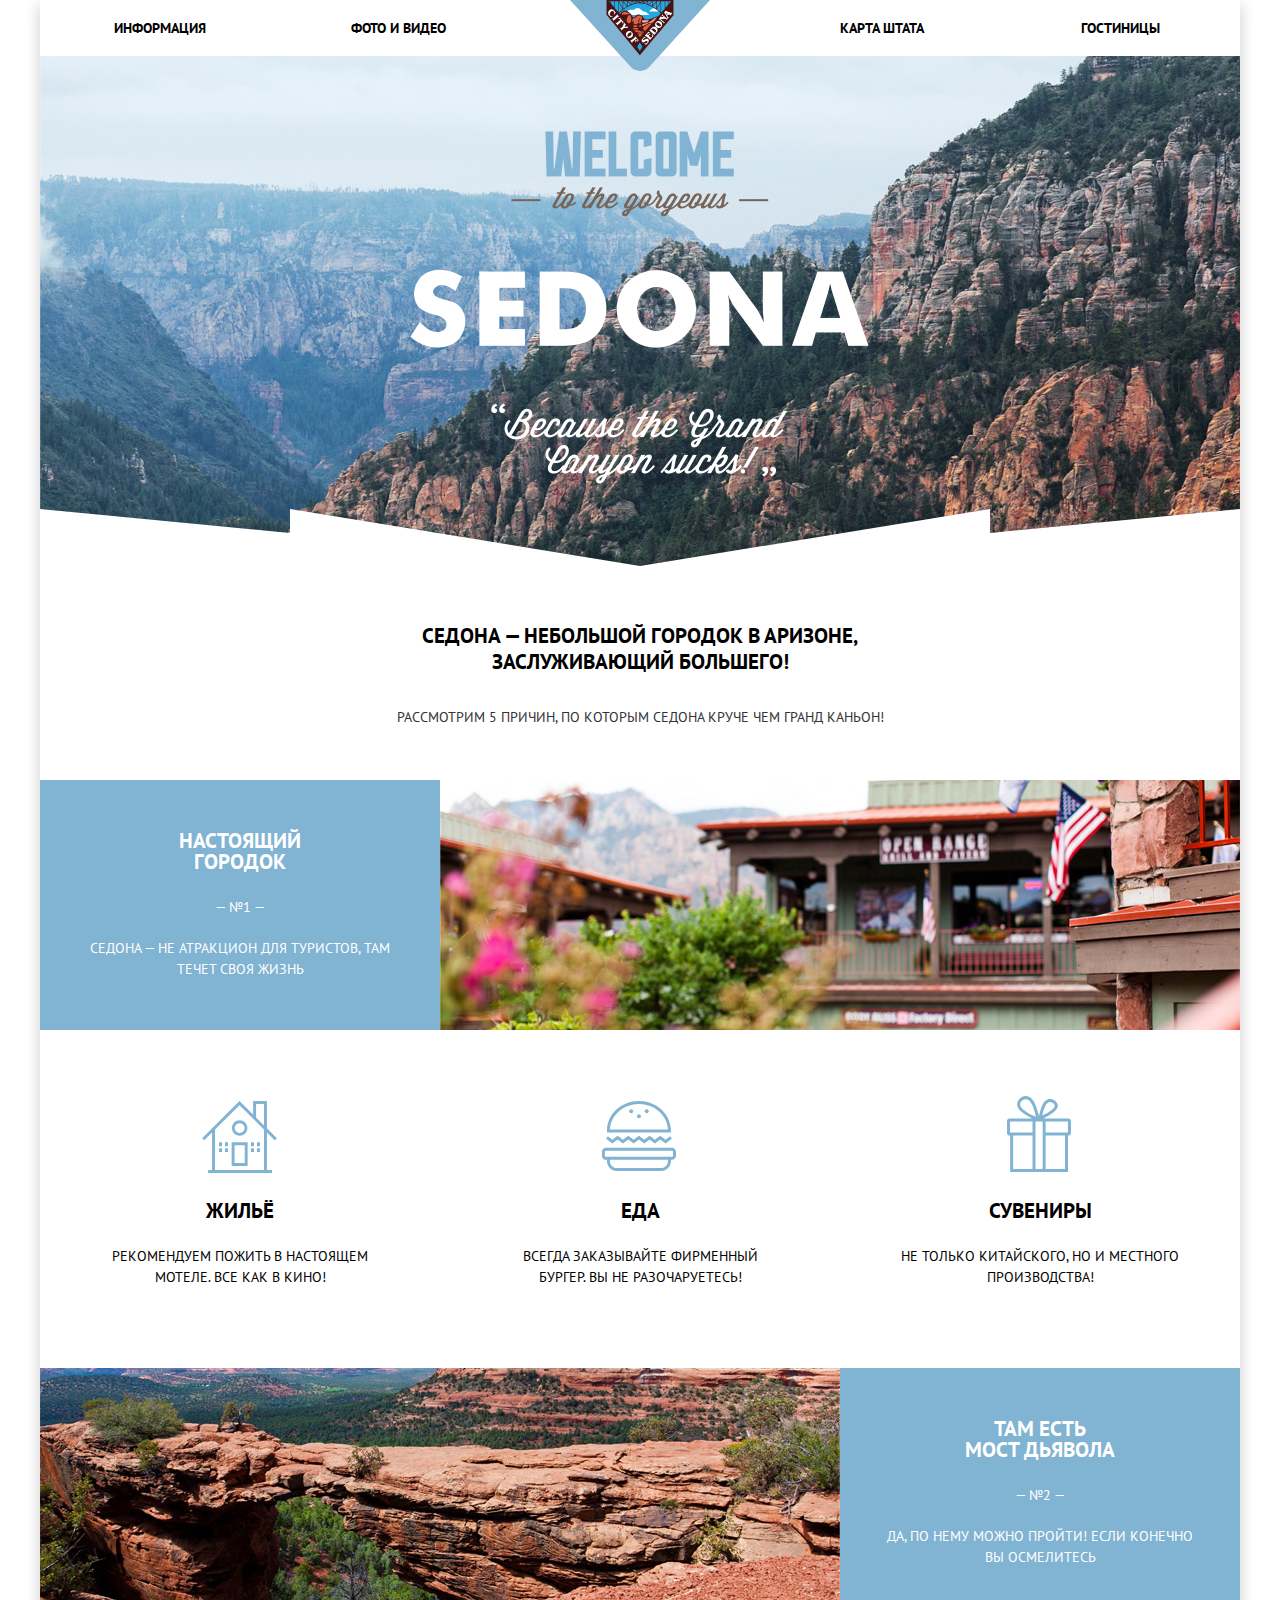
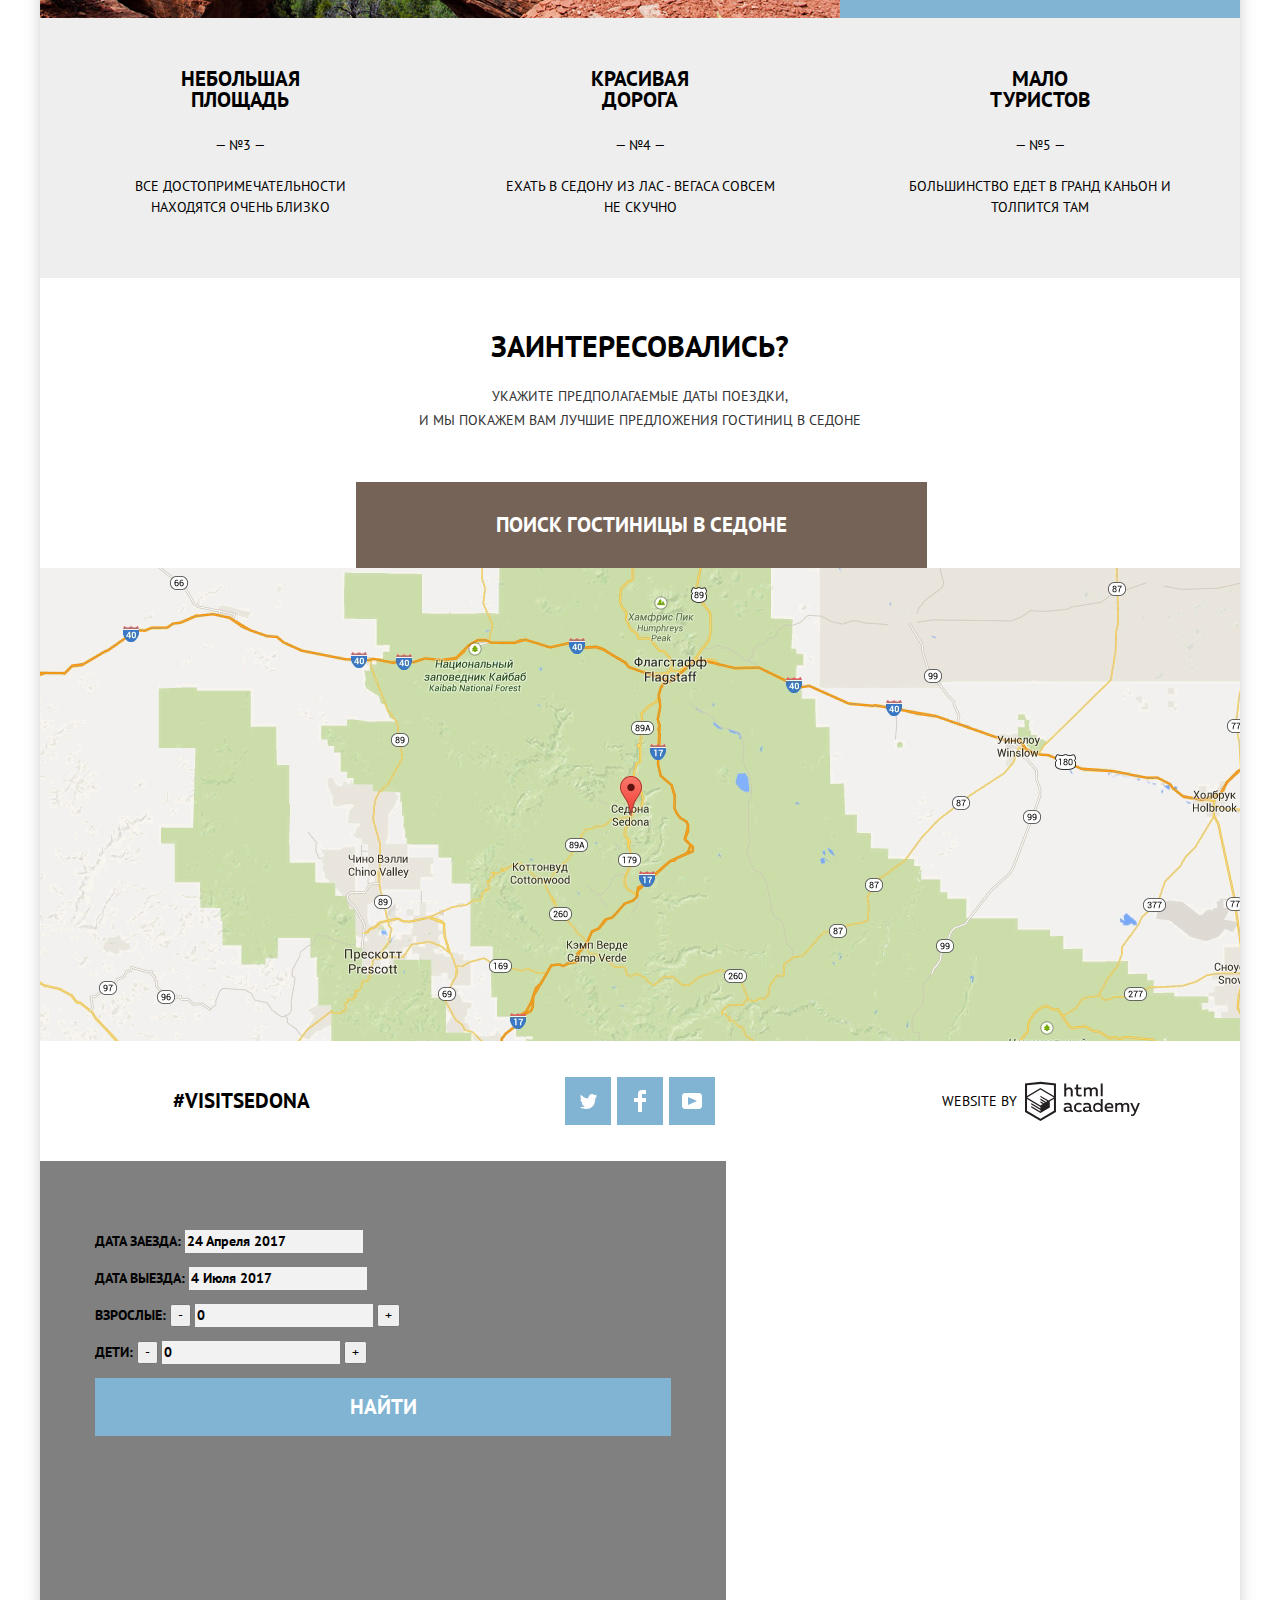
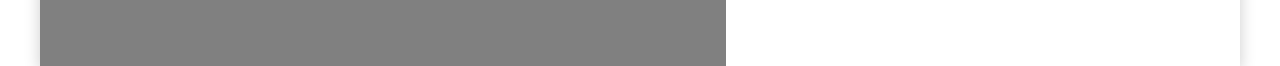
==== index.html @ 8fe15ba7 "Достилизовал главную (без попап формы)" ====
<!DOCTYPE html>
<html lang="ru">
  <head>
    <meta charset="utf-8">
    <title>HTML Academy: Седона</title>
    <link href="https://fonts.googleapis.com/css?family=PT+Sans:400,700&amp;subset=cyrillic" rel="stylesheet">
    <link href="css/normalize.css" rel="stylesheet">
    <link href="css/style.css" rel="stylesheet">
  </head>
  <body>
    <div class="center-container">

      <header class="main-header">
        <nav class="main-navigation">
          <a class="header-logo">
            <img src="img/logo-sedona.svg" width="140" height="71" alt="Логотип Седоны">
          </a>
        	<ul class="site-navigation">
        		<li class="navigation-item">
              <a href="info.html">Информация</a>
            </li>
        		<li class="navigation-item">
              <a href="media.html">Фото и видео</a>
            </li>
        		<li class="navigation-item">
              <a href="map.html">Карта штата</a>
            </li>
        		<li class="navigation-item">
              <a href="catalog.html">Гостиницы</a>
            </li>
          </ul>
        </nav>
      </header>

      <main class="container">
        <div class="background-logo"></div>
        <h1 class="visually-hidden">Седона - небольшой городок в Аризоне</h1>
        <div class="welcome">
          <h2>Седона — небольшой городок в Аризоне, заслуживающий большего!</h2>
          <p>Рассмотрим 5 причин, по которым Седона круче чем Гранд каньон!</p>
        </div>

        <section class="features">
          <h2 class="visually-hidden">Преимущества</h2>
          <ul class="features-list">
            <li class="feature-item">
              <section class="feature-item-main">
                <div class="feature-item-discription">
                  <h3>Настоящий<br>городок</h3>
                  <p class="feature-number">— №1 —</p>
                  <p>Седона — не атракцион для туристов,
                     там течет своя жизнь
                  </p>
                </div>
                <div class="feature-item-background"></div>
              </section>
              <ul class="features-list-nested">
                <li class="nested-item stretched">
                  <h3 class="with-icon icon-1">Жильё</h3>
                  <p>Рекомендуем пожить в настоящем
                     мотеле. Все как в кино!
                  </p>
                </li>
                <li class="nested-item stretched">
                  <h3 class="with-icon icon-2">Еда</h3>
                  <p>Всегда заказывайте фирменный бургер.
                     Вы не разочаруетесь!
                  </p>
                </li>
                <li class="nested-item stretched">
                  <h3 class="with-icon icon-3">Сувениры</h3>
                  <p>Не только китайского, но и местного
                     производства!
                  </p>
                </li>
              </ul>
            </li>
            <li class="feature-item">
              <section class="feature-item-main">
                <div class="feature-item-background"></div>
                <div class="feature-item-discription">
                  <h3>Там есть<br>мост дьявола</h3>
                  <p class="feature-number">— №2 —</p>
                  <p>Да, по нему можно пройти! Если конечно
                     вы осмелитесь
                  </p>
                </div>
              </section>
              <ul class="features-list-nested">
                <li class="nested-item">
                  <h3>Небольшая<br>площадь</h3>
                  <p class="feature-number">— №3 —</p>
                  <p>Все достопримечательности
                     находятся очень близко
                  </p>
                </li>
                <li class="nested-item">
                  <h3>Красивая<br>дорога</h3>
                  <p class="feature-number">— №4 —</p>
                  <p>Ехать в Седону из Лас - Вегаса совсем
                     не скучно
                  </p>
                </li>
                <li class="nested-item">
                  <h3>Мало<br>туристов</h3>
                  <p class="feature-number">— №5 —</p>
                  <p>Большинство едет в Гранд каньон
                     и толпится там
                  </p>
                </li>
              </ul>
            </li>
          </ul>
        </section>

        <div class="interested">
          <h2>Заинтересовались?</h2>
          <p>Укажите предполагаемые даты поездки,<br>
        	   и мы покажем вам лучшие предложения гостиниц в Седоне
          </p>
        </div>

        <div class="popap-button-container">
          <button type="button" class="button button-popap">Поиск гостиницы в Седоне</button>
        </div>

        <section class="map">
        	<img src="img/map.jpg" width="1200" height="593" alt="Карта проезда">
        </section>
      </main>

      <footer class="main-footer">
        <div class="footer-container">
          <p class="visitsedona">#visitsedona</p>
          <div class="footer-social">
            <ul class="social-list">
              <li><a class="button social-button tw-button" href="#"><span class="visually-hidden">Твиттер</span></a></li>
              <li><a class="button social-button fb-button" href="#"><span class="visually-hidden">Фейсбук</span></a></li>
              <li><a class="button social-button yt-button" href="#"><span class="visually-hidden">Ютюб</span></a></li>
            </ul>
          </div>
          <p class="html-academy">
            <a href="https://htmlacademy.ru/intensive/htmlcss">
              <span class="website-by">Website by</span>
              <svg id="Layer_1" data-name="Layer 1" xmlns="http://www.w3.org/2000/svg" width="115" height="41" viewBox="0 0 108.08 36.85"><title>Логотип HTML Академии</title><path d="M44.61,26.88a2,2,0,0,0,.55-0.1v1.33a3.25,3.25,0,0,1-1.18.21,1.67,1.67,0,0,1-1.67-1,4.84,4.84,0,0,1-3.14,1.08c-1.51,0-2.91-.83-2.91-2.55,0-2.13,2-2.79,3.71-2.79a11.08,11.08,0,0,1,2.17.25v-0.3c0-1-.76-1.77-2.19-1.77a7.42,7.42,0,0,0-3,.64v-1.7a10.21,10.21,0,0,1,3.19-.55c2.36,0,3.81,1.12,3.81,3.65v3a0.54,0.54,0,0,0,.49.59h0.17Zm-6.44-1.13A1.35,1.35,0,0,0,39.63,27h0.11a3.39,3.39,0,0,0,2.41-1V24.58a9.72,9.72,0,0,0-1.81-.21c-1,0-2.16.33-2.16,1.38h0Zm12.36-6.11a5,5,0,0,1,2.57.64V22a4.08,4.08,0,0,0-2.3-.7,2.75,2.75,0,1,0,0,5.49,5,5,0,0,0,2.43-.64v1.71a6.27,6.27,0,0,1-2.76.57A4.21,4.21,0,0,1,46,24.51q0-.21,0-0.41a4.32,4.32,0,0,1,4.18-4.46h0.38Zm12.17,7.24a2,2,0,0,0,.55-0.1v1.33a3.25,3.25,0,0,1-1.18.21,1.67,1.67,0,0,1-1.67-1,4.84,4.84,0,0,1-3.14,1.08c-1.51,0-2.91-.83-2.91-2.55,0-2.13,2-2.79,3.71-2.79a11.08,11.08,0,0,1,2.17.25v-0.3c0-1-.76-1.77-2.19-1.77a7.42,7.42,0,0,0-3,.64v-1.7a10.21,10.21,0,0,1,3.19-.55c2.36,0,3.81,1.12,3.81,3.65v3a0.54,0.54,0,0,0,.49.59h0.17Zm-6.44-1.13A1.35,1.35,0,0,0,57.73,27h0.11a3.39,3.39,0,0,0,2.41-1V24.58a9.72,9.72,0,0,0-1.81-.21c-1.06,0-2.16.33-2.16,1.38h0ZM73,16V28.2H71.35V26.88a3.88,3.88,0,0,1-3.19,1.54,4.4,4.4,0,0,1,0-8.78,3.81,3.81,0,0,1,3,1.3V16H73Zm-4.53,5.22a2.76,2.76,0,1,0,0,5.52A2.86,2.86,0,0,0,71.15,25V23A2.91,2.91,0,0,0,68.49,21.27ZM79,19.64c3.31,0,4.46,2.68,3.92,5.09H76.7c0.21,1.5,1.67,2.11,3.19,2.11a6.11,6.11,0,0,0,2.64-.59v1.6a7.14,7.14,0,0,1-3,.57C77,28.42,74.78,27,74.78,24a4.18,4.18,0,0,1,4-4.39H79Zm0.09,1.54a2.28,2.28,0,0,0-2.44,2.1v0.06H81.3A2,2,0,0,0,79.13,21.18Zm5.73,7V19.87h1.65v1a3.81,3.81,0,0,1,2.78-1.27A2.86,2.86,0,0,1,91.89,21a4.12,4.12,0,0,1,2.91-1.33A3.06,3.06,0,0,1,98,23V28.2h-1.9V23.05a1.59,1.59,0,0,0-1.42-1.75H94.42a2.8,2.8,0,0,0-2.07,1.12V28.2h-1.9V23.05A1.59,1.59,0,0,0,89,21.31H88.8a3,3,0,0,0-2.21,1.29v5.63H84.86Zm21.31-8.33h1.9l-3.91,9.46c-0.9,2.17-2.09,2.86-3.35,2.86a4.76,4.76,0,0,1-1.1-.14V30.46a2.86,2.86,0,0,0,.85.12c0.9,0,1.58-.64,2.07-1.9l0.17-.42-4-8.4h2l2.86,6.29ZM38.73,1.46V6.22a3.81,3.81,0,0,1,2.7-1.14,3.25,3.25,0,0,1,3.44,3.4v5.15H43V8.72a1.81,1.81,0,0,0-1.61-2h-0.3a2.93,2.93,0,0,0-2.32,1.39v5.52h-1.9V1.46h1.9ZM49.94,2.31v3h3V6.91h-3v3.81c0,1.1.5,1.46,1.58,1.46a4.49,4.49,0,0,0,1.69-.33v1.6A6.8,6.8,0,0,1,51,13.8a2.55,2.55,0,0,1-2.86-2.74V6.89H46.58V5.26h1.5V2.74Zm5.4,11.31V5.28H57v1A3.81,3.81,0,0,1,59.77,5a2.86,2.86,0,0,1,2.6,1.33A4.12,4.12,0,0,1,65.28,5,3.06,3.06,0,0,1,68.44,8.4v5.21h-1.9V8.46a1.59,1.59,0,0,0-1.42-1.75H64.89a2.8,2.8,0,0,0-2.07,1.12v5.78h-1.9V8.46A1.59,1.59,0,0,0,59.5,6.71H59.27A3,3,0,0,0,57.06,8v5.63H55.34ZM71.17,1.45H73V13.6H71.17V1.45ZM14.71,0H14.55L0,1.54V28.21l14.55,8.66,14.55-8.66V1.54Zm12.5,27.1L14.55,34.64,1.9,27.12V16.18l12.59,7.5V25L5.86,19.9v1.31l8.68,5.21v1.39L5.87,22.65V24l8.68,5.21,8.75-5.24V18.31L27.2,16V27.12Zm0-12.53-3.48,2-1.6,1L14.51,13v1.31L21,18.23H21l-0.14.09-1,.54-5.37-3.2V17l4.24,2.52-1,.67-3.2-1.9v1.31l2.1,1.24L14.5,22.1,2,14.65,14.51,7.11Zm0-1.32L14.49,5.76,1.91,13.25v-10L14.56,1.92,27.21,3.25v10h0Z" transform="translate(0 -0.02)" fill="#231f20"/></svg>
            </a>
          </p>
        </div>
      </footer>

      <section class="popap-find-form">
        <h2 class="visually-hidden">Поиск гостиницы</h2>
        <form class="find-hotel-form" action="https://echo.htmlacademy.ru" method="get">
          <p class="find-form-item">
            <label for="arrival-date">Дата заезда:</label>
            <input type="text" id="arrival-date" name="arrival-date" value="24 Апреля 2017">
          </p>
          <p class="find-form-item">
            <label for="departure-date">Дата выезда:</label>
            <input type="text" id="departure-date" name="departure-date" value="4 Июля 2017">
          </p>
          <p class="find-form-item">
            <label for="grownup">Взрослые:</label>
            <button type="button">-</button>
            <input type="text" id="grownup" name="grownup" value="0">
            <button type="button">+</button>
          </p>
          <p class="find-form-item">
            <label for="children">Дети:</label>
            <button type="button">-</button>
            <input type="text" id="children" name="children" value="0">
            <button type="button">+</button>
          </p>
          <p>
            <button type="submit" class="button button-find">Найти</button>
          </p>
        </form>
      </section>

    </div>
  </body>
</html>
---- css/style.css ----
body {
  margin: 0;
  padding: 0;

  font-family: "PT Sans", Arial, sans-serif;
  font-size: 14px;
  line-height: 21px;
  font-weight: 700;
  color: #000000;
  text-transform: uppercase;
  background-color: #ffffff;
}

a {
  text-decoration: none;
}

img {
  max-width: 100%;
  height: auto;
}

.center-container {
  width: 1200px;
  margin: 0 auto;
  box-shadow: 0 5px 15px rgba(0, 1, 1, 0.2);
}

/* Стилизация блока header */
.header-logo {
  position: absolute;
  left: 530px;
}

.main-navigation {
  position: relative;
  font-size: 14px;
  line-height: 26px;
  font-weight: 700;
  color: #000000;
  background-color: #ffffff;
}

.site-navigation {
  margin: 0;
  padding: 0;
  list-style: none;
  display: flex;
  flex-direction: row;
}

.navigation-item {
  width: 239px;
  padding-top: 15px;
  padding-bottom: 15px;
  text-align: center;
}

.navigation-item:nth-child(3) {
  margin-left: auto;
}

.site-navigation a {
  color: #000000;
}

.site-navigation a:hover,
.site-navigation a:focus {
  color: #81b3d2;
}

.site-navigation a:active {
  color: rgba(0, 0, 0, 0.3);
}

.site-navigation-current a {
  color: #766357;
}

/* Стилизация блока main */
.background-logo {
  width: 1200px;
  height: 510px;
  background-image: url("../img/polygon.svg"), url("../img/background-photo.jpg");
  background-size: 1200px 57px, cover;
  background-position: center bottom, center -57px;
  background-repeat: no-repeat;
  margin-bottom: 40px;
}

.welcome {
  width: 575px;
  margin: 0 auto;
  display: flex;
  flex-direction: column;
  align-items: center;
}

.welcome h2 {
  font-size: 21px;
  line-height: 26px;	
  text-align: center;
  margin-bottom: 15px;
}

.welcome p {
  font-size: 14px;
  line-height: 26px;
  font-weight: 400;
  color: #333333;
  text-align: center;
  margin-bottom: 50px;
}

.features {
  margin-bottom: 50px;
}

.features-list,
.features-list-nested,
.catalog-list {
  margin: 0;
  padding: 0;
  list-style: none; 
}

.feature-item {
  display: flex;
  flex-direction: column;
  text-align: center;
}

.feature-item-main {
  display: flex;
  flex-direction: row;
}

.feature-item-discription {
  box-sizing: border-box;
  width: 400px;
  background-color: #81b3d2;
}

.feature-item-background {
  width: 800px;
  background-repeat: no-repeat;
  background-size: cover;
}

.feature-item-discription {
  padding: 50px 40px;
}

.feature-item:nth-of-type(1) .feature-item-background {
  background-image: url("../img/feature-photo-2.jpg");
  background-position: center -77px;
}

.feature-item:nth-of-type(2) .feature-item-background {
  background-image: url("../img/feature-photo-1.jpg");
  background-position: center -75px;
}

.features-list-nested {
  display: flex;
  flex-direction: row;
}

.nested-item {
  padding: 50px 60px 60px;
  width: 400px;
  box-sizing: border-box;
  background-color: #eeeeee;
}

.nested-item.stretched {
  padding: 170px 60px 80px;
  background-color: #ffffff;
}

.feature-item h3 {
  margin: 0;
  padding: 0;
  margin-bottom: 25px;
  font-size: 21px;
  line-height: 21px;
}

.feature-item p {
  margin: 0;
  padding: 0;
  font-size: 14px;
  line-height: 21px;
  font-weight: 400;
}

p.feature-number {
  margin-bottom: 20px;
}

.feature-item-main {
  color: #ffffff;
}

h3.with-icon {
  position: relative;
}

h3.with-icon::before {
  content: "";
  position: absolute;
  bottom: 45px;
  left: 50%;
  margin-left: -38px;
  width: 76px;
  height: 80px;
  background-repeat: no-repeat;
}

h3.with-icon.icon-1::before {
  background-image: url("../img/icon-1.svg");
  background-position: 0 5px;
}

h3.with-icon.icon-2::before {
  background-image: url("../img/icon-3.svg");
  background-position: 0 5px;
}

h3.with-icon.icon-3::before {
  background-image: url("../img/icon-2.svg");
  background-position: 5px 0;
}

.interested {
  width: 575px;
  margin: 0 auto;
  display: flex;
  flex-direction: column;
  align-items: center;
}

.interested h2 {
  margin: 0;
  padding: 0;
  margin-bottom: 20px;
  font-size: 30px;
  line-height: 36px;	
  text-align: center;
}

.interested p {
  margin: 0;
  padding: 0;
  font-size: 14px;
  line-height: 24px;
  font-weight: 400;
  color: #333333;
  text-align: center;
  margin-bottom: 50px;
}

.button {
  display: inline-block;
  font: inherit;
  text-align: center;
  color: #ffffff;
  vertical-align: middle;
  text-transform: uppercase;
  background-color: #81b3d2;
  border: none;
}

.button-detail {
  padding: 3px 17px;
  margin-right: 6px;
}

.button-reserv {
  padding: 3px 16px;
  background-color: #766357;  
}

.popap-button-container {
  margin-left: 316px;
}

.button-popap {
  padding: 30px 140px;
  font-size: 21px;
  line-height: 26px;
  font-weight: 700;
  background-color: #766357;	
}

.button-find {
  padding-top: 16px;
  padding-bottom: 16px;
  width: 100%;
  font-size: 21px;
  line-height: 26px;
  font-weight: 700;
}

.button-popap:hover,
.button-popap:focus,
.button-reserv:hover,
.button-reserv:focus {
  background-color: #604e43;
}

.button-popap:active,
.button-reserv:active {
  background-color: #503e33;
  color: rgba(255, 255, 255, 0.3);
}

.button-find:hover,
.button-find:focus,
.button-detail:hover,
.button-detail:focus,
.social-button:hover,
.social-button:focus {
  background-color: #669ec0;
}

.button-find:active,
.button-detail:active,
.social-button:active {
  background-color: #5496bd;
  color: rgba(255, 255, 255, 0.3);
}

.map {
  height: 473px;
  overflow: hidden;
}

/* Стилизация блока footer */
.main-footer .footer-container {
  padding: 36px 73px;
  display: flex;
  flex-direction: row;
  align-items: center;
}

p.visitsedona {
  margin: 0;
  padding: 0;
  margin-right: 212px;
  padding-left: 60px;
  box-sizing: border-box;
  font-size: 21px;
  line-height: 26px;	
  width: 240px;
}

.footer-social {
  width: 150px;
}

.social-list {
  margin: 0;
  padding: 0;
  width: 150px;
  display: flex;
  flex-direction: row;
  justify-content: space-between;
  list-style: none;
}

.social-button {
  position: relative;
  width: 46px;
  height: 48px;
  background-color: #81b3d2;
}

.social-button::before {
  content: "";
  position: absolute;
  width: 24px;
  height: 24px;
  top: 50%;
  left: 50%;
  margin-left: -12px;
  margin-top: -12px;
  background-repeat: no-repeat;
  background-position: 50% 50%;
}

.social-button.tw-button::before {
  background-image: url("../img/twitter.svg");
}

.social-button.fb-button::before {
  background-image: url("../img/fb-icon.svg");
}

.social-button.yt-button::before {
  background-image: url("../img/youtube.svg");
}

.social-button:active::before {
  opacity: 0.3;
}

p.html-academy {
  margin: 0;
  padding: 0; 
  margin-left: auto;
  padding-left: 15px;
  box-sizing: border-box;
  width: 240px;
}

.html-academy a {
  display: flex;
  align-items: center;
}

.html-academy a:hover path,
.html-academy a:focus path {
  fill: #81b3d2;
}

.html-academy a:active path {
  fill: #bdbbbc;
}

span.website-by {
  margin-right: 8px;
  font-size: 14px;
  line-height: 26px;
  font-weight: 400;
  color: #000000;
}

/* Стилизация блока popap */
.popap-find-form {
  padding: 55px;
  width: 576px;
  min-height: 395px; /* Временно для стилизации */
  background-color: gray; /* Временно для стилизации */
}

.find-form-item input {
  font: inherit;
  background-color: #f2f2f2;
  border: none;
}

.find-form-item input:hover {
  background-color: #ebebeb;
}

.find-form-item input:focus {
  background-color: transparent;
  border: 2px #e5e5e5 solid; /* Форма увеличивается в фокусе из за появления рамки. Нужно что-то менять. ) */
}

/* Далее для страницы каталога */

.catalog-list {
  margin: 0;
  padding: 0;
}

.catalog-item {
  padding: 30px 70px;
  display: flex;
  flex-direction: row;
}

.catalog-item img {
  margin-right: 30px;
}

.catalog-item span {
  font-size: 14px;
  line-height: 21px;
  font-weight: 400;
  color: #333333;
}

.catalog-reitings {
  margin-left: auto;
}

.reitings {
  padding-top: 3px;
  padding-bottom: 3px;
  padding-left: 16px;
  padding-right: 13px;

  font-size: 14px;
  line-height: 21px;
  font-weight: 400;
  color: #666666;

  background-color: #f2f2f2;
}

.hotel-type {
  font-size: 21px;
  line-height: 26px;
  font-weight: 700;
  color: #000000;	
}

.hotel-type:hover,
.hotel-type:focus {
  color: #81b3d2;
}

.hotel-type:active {
  color: rgba(0, 0, 0, 0.3);
}

.main-filter {
  background-image: url("../img/filter-background.jpg");
  background-size: cover;
  background-position: center;
  background-repeat: no-repeat;
}

.main-filter-form {
  display: flex;
  flex-direction: row;

  min-height: 217px; /* Временно для разметки */
}

.main-sorting {
    margin: 0;
  padding: 0;

  display: flex;
  flex-direction: row;
  align-items: center;

  background-color: rgba(255,0,0,0.3);
}

.main-sorting p:nth-child(1) {
     margin: 0;
  padding: 0;
  font-size: 21px;
  line-height: 26px;
  font-weight: 700;
  color: #000000; 

  background-color: rgba(150,150,0,0.3);
}

.main-sorting h4 {
     margin: 0;
  padding: 0;
  font-size: 12px;
  line-height: 18px;
  font-weight: 400;
  color: #000000; 

  background-color: rgba(0,0,255,0.3);
}

.sort-list {
     margin: 0;
  padding: 0;
  display: flex;
  flex-direction: row; 
  list-style: none; 

  background-color: rgba(0,255,0,0.3);
}

.sort-item a {
  font-size: 12px;
  line-height: 18px;
  font-weight: 400;
}




.visually-hidden:not(:focus):not(:active),
input[type="checkbox"].visually-hidden,
input[type="radio"].visually-hidden {
  position: absolute;

  width: 1px;
  height: 1px;
  margin: -1px;
  border: 0;
  padding: 0;

  white-space: nowrap;

  clip-path: inset(100%);
  clip: rect(0 0 0 0);
  overflow: hidden;
}
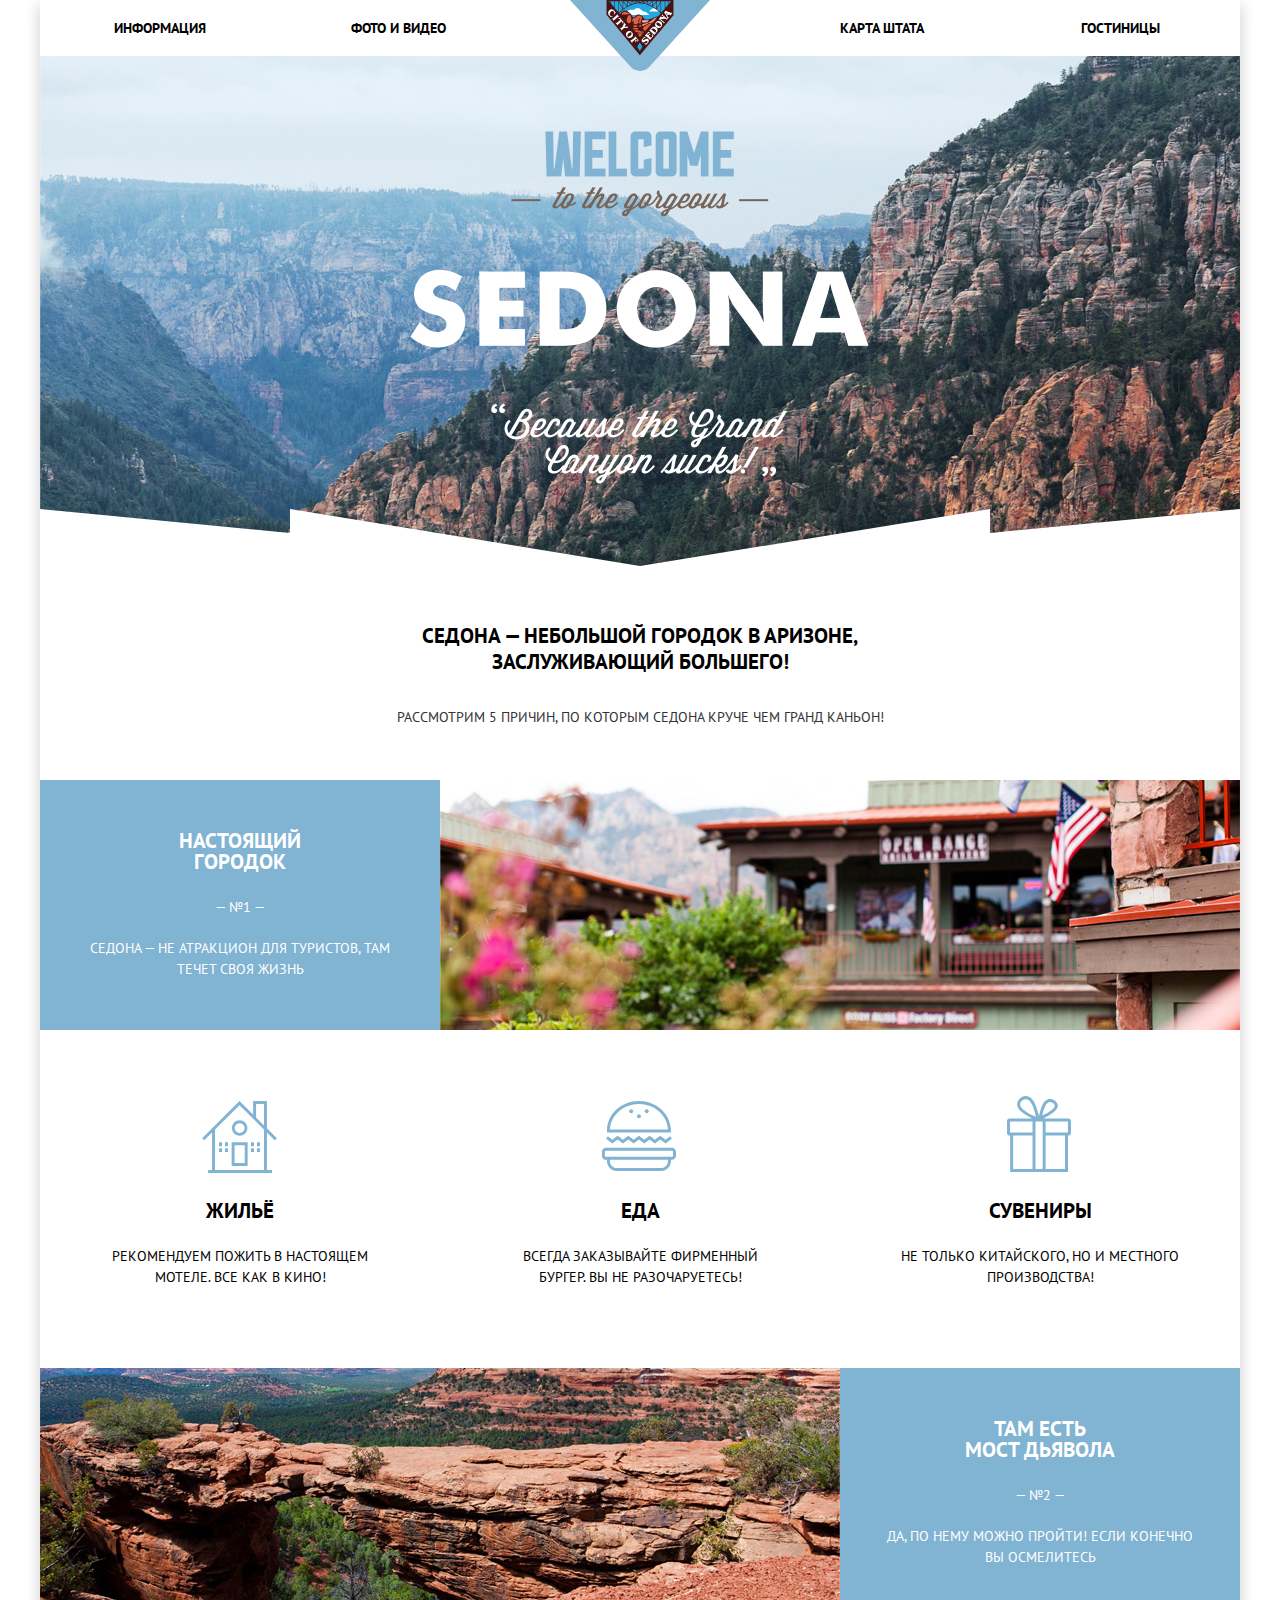
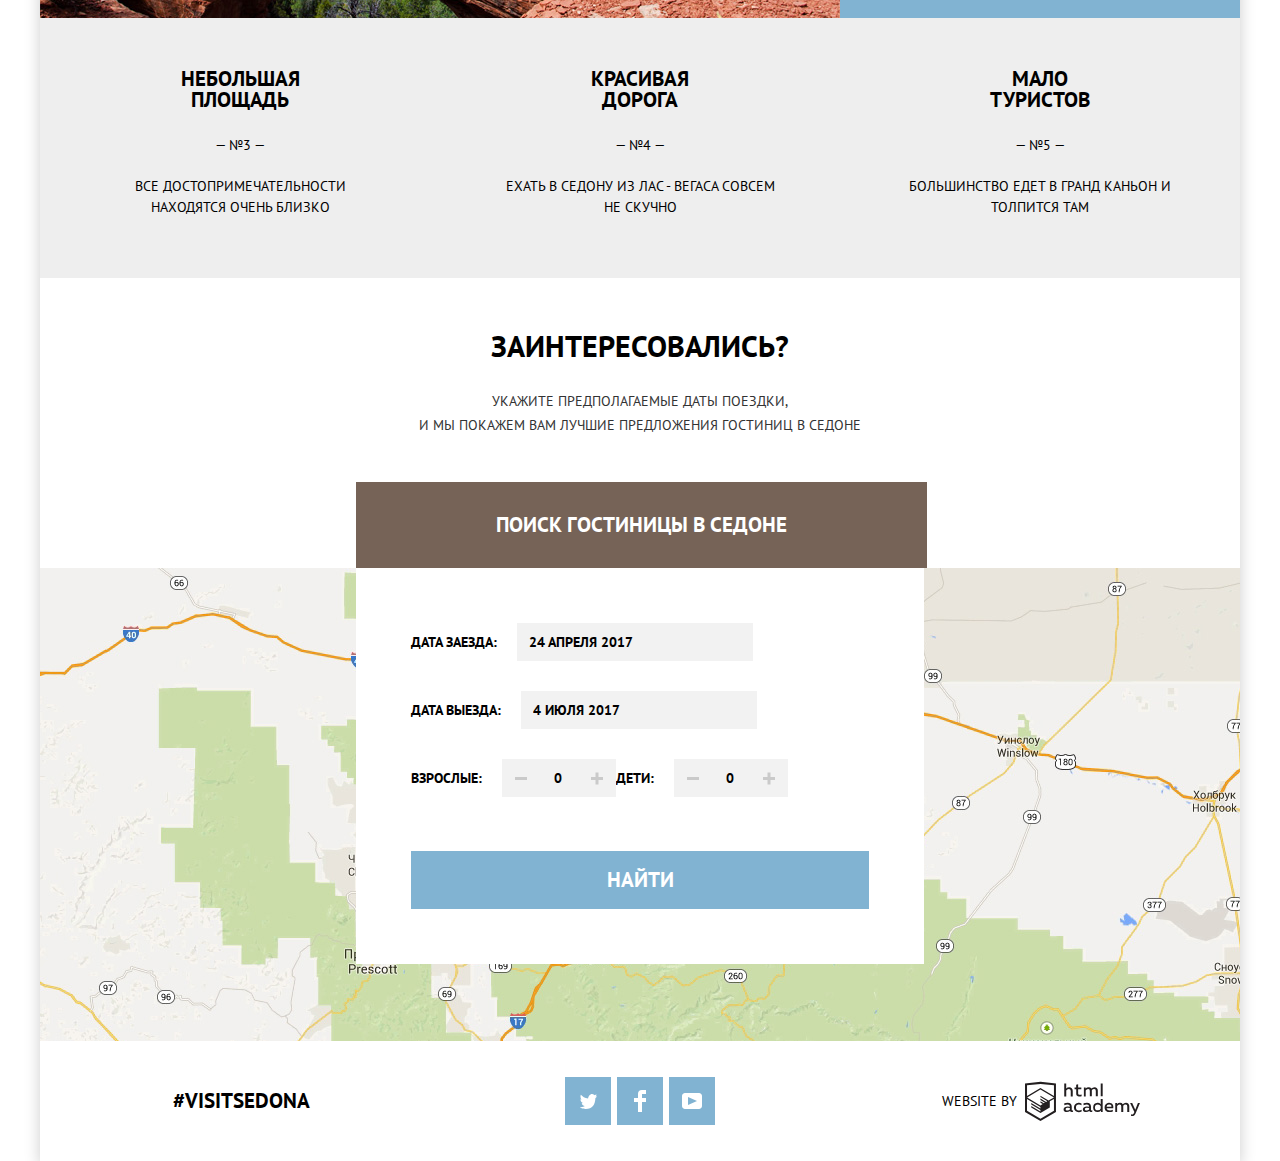
==== commit cbee67e8: "Почти полностью добил главную" ====
--- a/index.html
+++ b/index.html
@@ -122,6 +122,34 @@
 
         <div class="popap-button-container">
           <button type="button" class="button button-popap">Поиск гостиницы в Седоне</button>
+          <section class="popap-find-form">
+            <h2 class="visually-hidden">Поиск гостиницы</h2>
+            <form class="find-hotel-form" action="https://echo.htmlacademy.ru" method="get">
+              <p class="find-form-item">
+                <label for="arrival-date">Дата заезда:</label>
+                <input type="text" id="arrival-date" name="arrival-date" value="24 Апреля 2017">
+              </p>
+              <p class="find-form-item">
+                <label for="departure-date">Дата выезда:</label>
+                <input type="text" id="departure-date" name="departure-date" value="4 Июля 2017">
+              </p>
+              <div class="grown-children">
+                <p class="find-form-item">
+                  <label for="grownup">Взрослые:</label>
+                  <button type="button" class="button-change button-minus">-</button>
+                  <input type="text" id="grownup" name="grownup" value="0">
+                  <button type="button" class="button-change button-plus">+</button>
+                </p>
+                <p class="find-form-item">
+                  <label for="children">Дети:</label>
+                  <button type="button" class="button-change button-minus">-</button>
+                  <input type="text" id="children" name="children" value="0">
+                  <button type="button" class="button-change button-plus">+</button>
+                </p>
+              </div>
+              <button type="submit" class="button button-find">Найти</button>
+            </form>
+          </section>
         </div>
 
         <section class="map">
@@ -148,35 +176,6 @@
         </div>
       </footer>
 
-      <section class="popap-find-form">
-        <h2 class="visually-hidden">Поиск гостиницы</h2>
-        <form class="find-hotel-form" action="https://echo.htmlacademy.ru" method="get">
-          <p class="find-form-item">
-            <label for="arrival-date">Дата заезда:</label>
-            <input type="text" id="arrival-date" name="arrival-date" value="24 Апреля 2017">
-          </p>
-          <p class="find-form-item">
-            <label for="departure-date">Дата выезда:</label>
-            <input type="text" id="departure-date" name="departure-date" value="4 Июля 2017">
-          </p>
-          <p class="find-form-item">
-            <label for="grownup">Взрослые:</label>
-            <button type="button">-</button>
-            <input type="text" id="grownup" name="grownup" value="0">
-            <button type="button">+</button>
-          </p>
-          <p class="find-form-item">
-            <label for="children">Дети:</label>
-            <button type="button">-</button>
-            <input type="text" id="children" name="children" value="0">
-            <button type="button">+</button>
-          </p>
-          <p>
-            <button type="submit" class="button button-find">Найти</button>
-          </p>
-        </form>
-      </section>
-
     </div>
   </body>
 </html>
--- a/css/style.css
+++ b/css/style.css
@@ -243,7 +243,7 @@
 .interested h2 {
   margin: 0;
   padding: 0;
-  margin-bottom: 20px;
+  margin-bottom: 25px;
   font-size: 30px;
   line-height: 36px;	
   text-align: center;
@@ -257,7 +257,7 @@
   font-weight: 400;
   color: #333333;
   text-align: center;
-  margin-bottom: 50px;
+  margin-bottom: 45px;
 }
 
 .button {
@@ -282,6 +282,7 @@
 }
 
 .popap-button-container {
+  position: relative;
   margin-left: 316px;
 }
 
@@ -296,10 +297,38 @@
 .button-find {
   padding-top: 16px;
   padding-bottom: 16px;
+  margin-top: 24px;
   width: 100%;
   font-size: 21px;
   line-height: 26px;
   font-weight: 700;
+}
+
+.button-change {
+  position: relative;
+  width: 38px;
+  height: 38px;
+  font-size: 0;
+  background-color: #f2f2f2;
+  border: 0;
+}
+
+.button-change::before,
+.button-change::after {
+  content: "";
+  position: absolute;
+  width: 12px;
+  height: 3px;
+  top: 18px;
+  left: 13px;
+  background-color: #cacaca;
+}
+
+.button-minus {
+}
+
+.button-plus::after {
+  transform: rotate(90deg);
 }
 
 .button-popap:hover,
@@ -329,6 +358,18 @@
 .social-button:active {
   background-color: #5496bd;
   color: rgba(255, 255, 255, 0.3);
+}
+
+.button-change:hover::before,
+.button-change:hover::after,
+.button-change:focus::before,
+.button-change:focus::after {
+  background-color: #000000; 
+}
+
+.button-change:active::before,
+.button-change:active::after {
+  background-color: #81b3d2;
 }
 
 .map {
@@ -438,16 +479,56 @@
 
 /* Стилизация блока popap */
 .popap-find-form {
+  position: absolute;
   padding: 55px;
-  width: 576px;
-  min-height: 395px; /* Временно для стилизации */
-  background-color: gray; /* Временно для стилизации */
+  width: 568px;
+  box-sizing: border-box;
+  background-color: #ffffff;
+}
+
+.grown-children {
+  display: flex;
+  /*justify-content: space-between;*/
+}
+
+.find-hotel-form {
+  display: flex;
+  flex-wrap: wrap;
+}
+
+.find-form-item {
+  display: flex;
+  align-items: center;
+}
+
+.find-hotel-form p {
+  margin: 0;
+  margin-bottom: 30px;
+}
+
+.find-form-item label {
+  display: inline-block;
+  margin-right: 20px;
 }
 
 .find-form-item input {
+  padding: 0;
+  margin: 0;
+  padding: 12px 50px 12px 12px;
+  box-sizing: border-box;
   font: inherit;
   background-color: #f2f2f2;
   border: none;
+  height: 38px;
+  text-transform: uppercase;
+   
+  /*width: 100%;*/
+  /*width: 346px;*/
+}
+
+.grown-children input {
+  padding: 12px 14px;
+  width: 38px;
 }
 
 .find-form-item input:hover {
@@ -456,7 +537,7 @@
 
 .find-form-item input:focus {
   background-color: transparent;
-  border: 2px #e5e5e5 solid; /* Форма увеличивается в фокусе из за появления рамки. Нужно что-то менять. ) */
+  border: 2px #e5e5e5 solid;
 }
 
 /* Далее для страницы каталога */
@@ -468,15 +549,30 @@
 
 .catalog-item {
   padding: 30px 70px;
-  display: flex;
-  flex-direction: row;
+  border-bottom: 1px solid #eeeeee;
+  display: flex;
+  flex-direction: row;
+}
+
+.catalog-description {
+  display: flex;
+  flex-direction: column; 
+}
+
+.catlog-block {
+  display: flex;
+  flex-direction: row;
+  margin-top: auto;
 }
 
 .catalog-item img {
   margin-right: 30px;
 }
 
-.catalog-item span {
+.catlog-block p {
+  margin: 0;
+  padding: 0;
+  margin-bottom: 10px;
   font-size: 14px;
   line-height: 21px;
   font-weight: 400;
@@ -485,9 +581,14 @@
 
 .catalog-reitings {
   margin-left: auto;
+  display: flex;
+  flex-direction: column;
+  justify-content: space-between;
 }
 
 .reitings {
+  margin: 0;
+  padding: 0;
   padding-top: 3px;
   padding-bottom: 3px;
   padding-left: 16px;
@@ -518,6 +619,7 @@
 }
 
 .main-filter {
+  padding: 30px 70px;
   background-image: url("../img/filter-background.jpg");
   background-size: cover;
   background-position: center;
@@ -528,56 +630,73 @@
   display: flex;
   flex-direction: row;
 
-  min-height: 217px; /* Временно для разметки */
+  /*min-height: 217px; /* Временно для разметки */
+}
+
+.filter-cost {
+  margin-left: auto;
 }
 
 .main-sorting {
-    margin: 0;
-  padding: 0;
-
+  padding: 30px 72px;
+  border-bottom: 1px solid #eeeeee;
   display: flex;
   flex-direction: row;
   align-items: center;
-
-  background-color: rgba(255,0,0,0.3);
 }
 
 .main-sorting p:nth-child(1) {
-     margin: 0;
-  padding: 0;
+  margin: 0;
+  padding: 0;
+  padding-right: 50px;
   font-size: 21px;
   line-height: 26px;
   font-weight: 700;
   color: #000000; 
-
-  background-color: rgba(150,150,0,0.3);
 }
 
 .main-sorting h4 {
-     margin: 0;
-  padding: 0;
+  margin: 0;
+  padding: 0;
+  padding-right: 40px;
   font-size: 12px;
   line-height: 18px;
   font-weight: 400;
   color: #000000; 
-
-  background-color: rgba(0,0,255,0.3);
 }
 
 .sort-list {
-     margin: 0;
+  margin: 0;
   padding: 0;
   display: flex;
   flex-direction: row; 
   list-style: none; 
-
-  background-color: rgba(0,255,0,0.3);
-}
-
-.sort-item a {
+}
+
+a.sort-type {
+  margin-right: 33px;
   font-size: 12px;
   line-height: 18px;
   font-weight: 400;
+  color: rgba(0,0,0,0.3);
+  text-decoration: underline;
+  text-decoration-style: dotted;
+  text-decoration-color: #81b3d2;
+}
+
+a.sort-active {
+  color: #81b3d2;
+  text-decoration: none;
+}
+
+a.sort-type:hover,
+a.sort-type:focus {
+  color: #81b3d2;
+}
+
+a.sort-type:active {
+  color: #000000;
+  text-decoration: none;
 }
 
 
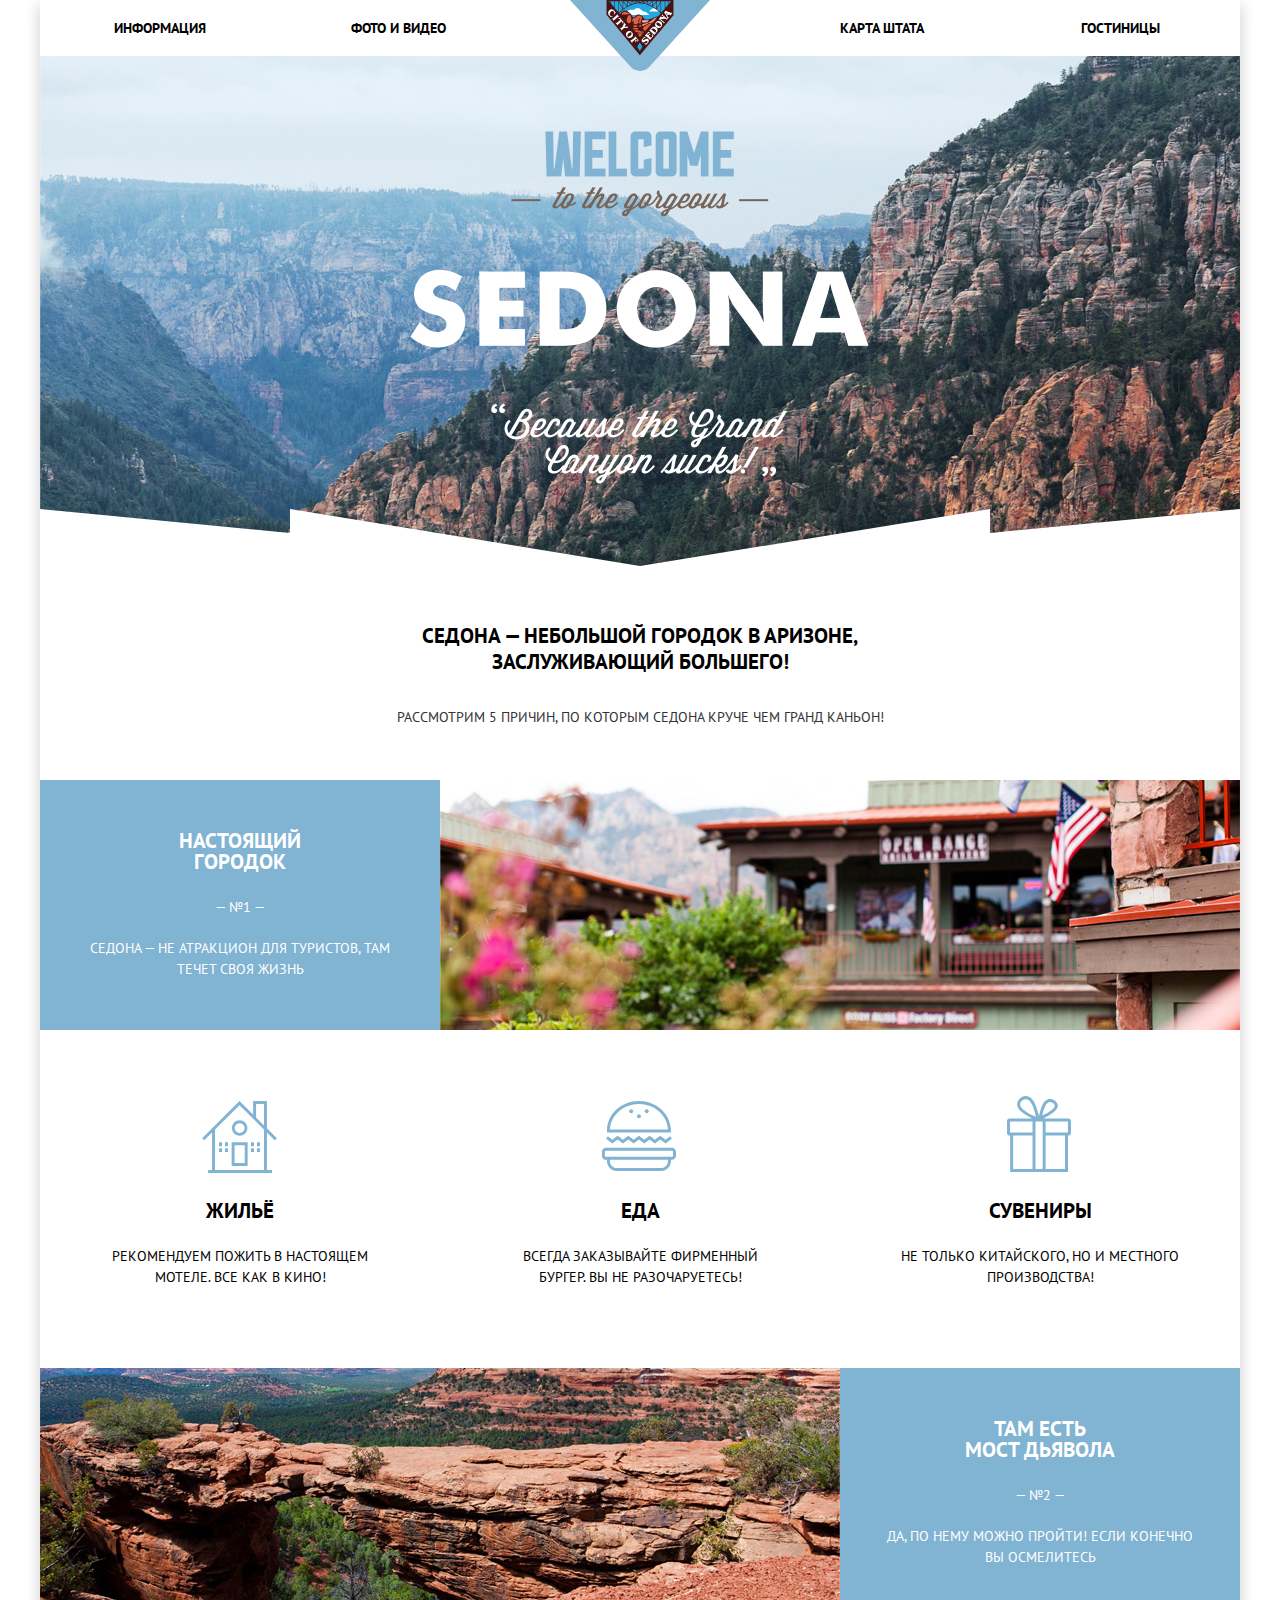
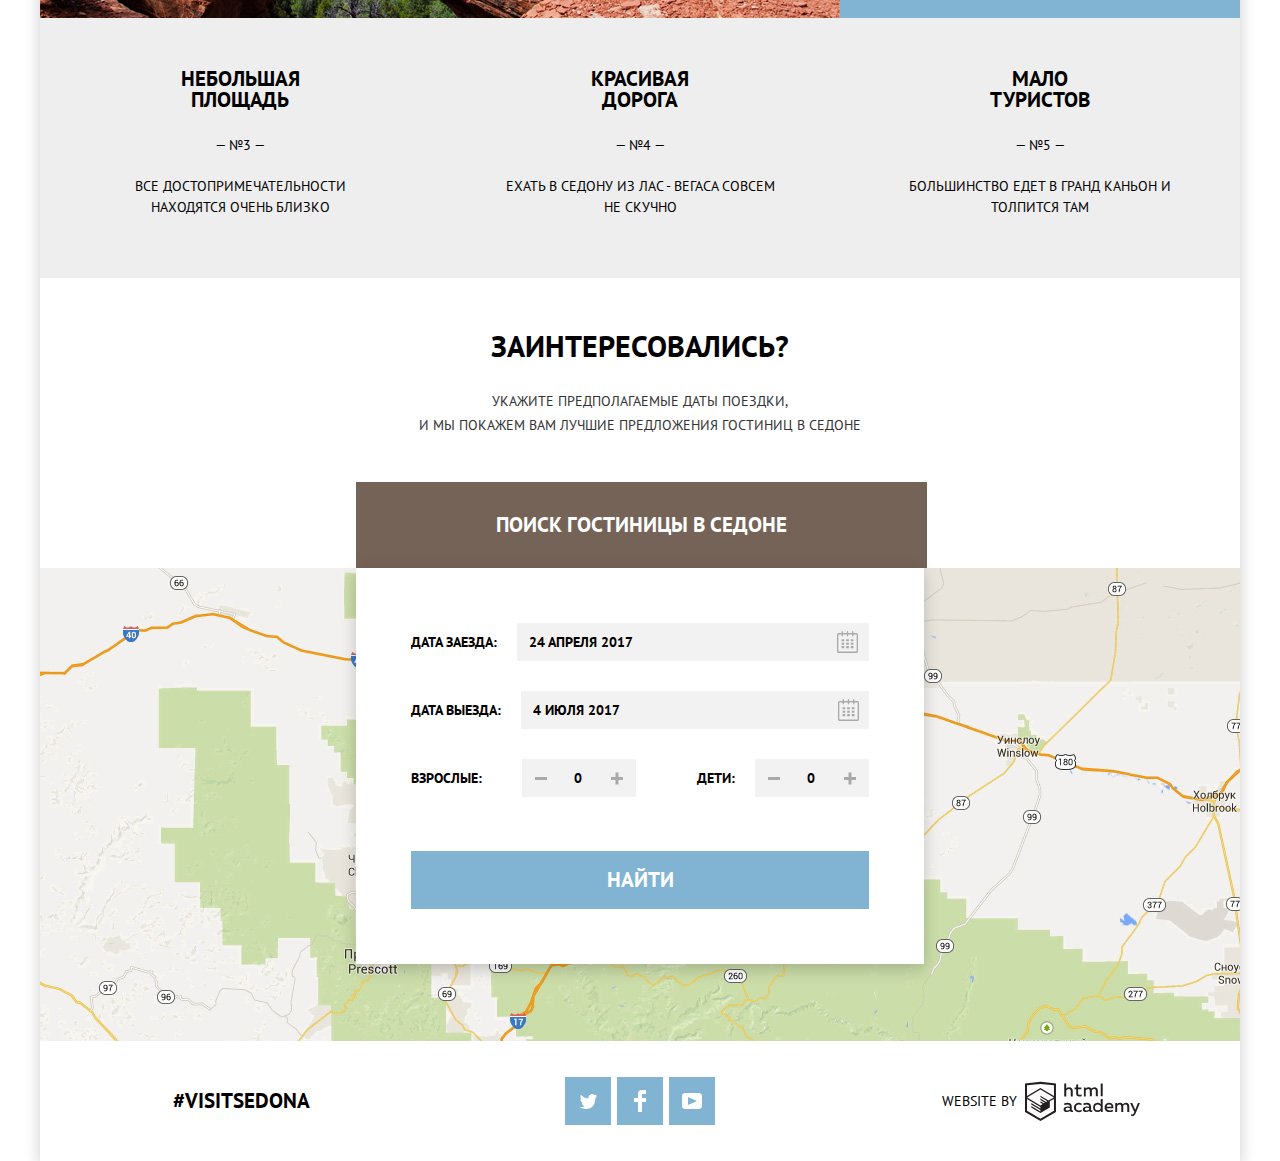
==== commit dc025857: "Доделал форму на главной" ====
--- a/index.html
+++ b/index.html
@@ -128,14 +128,20 @@
               <p class="find-form-item">
                 <label for="arrival-date">Дата заезда:</label>
                 <input type="text" id="arrival-date" name="arrival-date" value="24 Апреля 2017">
+                <button type="button" class="button-calendar">
+                  <svg xmlns="http://www.w3.org/2000/svg" width="21" height="22" viewBox="0 0 21 22"><path d="M19.251 2.025h-2.845V.648c0-.381-.294-.689-.656-.689-.363 0-.656.308-.656.689v1.377h-3.938V.648c0-.381-.294-.689-.655-.689-.363 0-.657.308-.657.689v1.377H5.906V.648c0-.381-.294-.689-.656-.689-.363 0-.657.308-.657.689v1.377H1.75C.784 2.025 0 2.847 0 3.862v16.302C0 21.179.784 22 1.75 22h17.501c.966 0 1.749-.821 1.749-1.836V3.862c0-1.015-.783-1.837-1.749-1.837zm.437 18.139a.448.448 0 0 1-.437.459H1.75a.45.45 0 0 1-.438-.459V3.862a.45.45 0 0 1 .438-.459h2.844v1.378c0 .381.294.689.657.689.362 0 .656-.308.656-.689V3.403h3.938v1.378c0 .381.294.689.657.689.361 0 .655-.308.655-.689V3.403h3.938v1.378c0 .381.293.689.656.689.362 0 .656-.308.656-.689V3.403h2.845c.241 0 .437.206.437.459v16.302z"/><path d="M4.594 8.225h2.625v2.066H4.594zM4.594 11.668h2.625v2.067H4.594zM4.594 15.112h2.625v2.066H4.594zM9.188 15.112h2.625v2.066H9.188zM9.188 11.668h2.625v2.067H9.188zM9.188 8.225h2.625v2.066H9.188zM13.781 15.112h2.625v2.066h-2.625zM13.781 11.668h2.625v2.067h-2.625zM13.781 8.225h2.625v2.066h-2.625z"/></svg>
+                </button>
               </p>
               <p class="find-form-item">
                 <label for="departure-date">Дата выезда:</label>
                 <input type="text" id="departure-date" name="departure-date" value="4 Июля 2017">
+                <button type="button" class="button-calendar">
+                  <svg xmlns="http://www.w3.org/2000/svg" width="21" height="22" viewBox="0 0 21 22"><path d="M19.251 2.025h-2.845V.648c0-.381-.294-.689-.656-.689-.363 0-.656.308-.656.689v1.377h-3.938V.648c0-.381-.294-.689-.655-.689-.363 0-.657.308-.657.689v1.377H5.906V.648c0-.381-.294-.689-.656-.689-.363 0-.657.308-.657.689v1.377H1.75C.784 2.025 0 2.847 0 3.862v16.302C0 21.179.784 22 1.75 22h17.501c.966 0 1.749-.821 1.749-1.836V3.862c0-1.015-.783-1.837-1.749-1.837zm.437 18.139a.448.448 0 0 1-.437.459H1.75a.45.45 0 0 1-.438-.459V3.862a.45.45 0 0 1 .438-.459h2.844v1.378c0 .381.294.689.657.689.362 0 .656-.308.656-.689V3.403h3.938v1.378c0 .381.294.689.657.689.361 0 .655-.308.655-.689V3.403h3.938v1.378c0 .381.293.689.656.689.362 0 .656-.308.656-.689V3.403h2.845c.241 0 .437.206.437.459v16.302z"/><path d="M4.594 8.225h2.625v2.066H4.594zM4.594 11.668h2.625v2.067H4.594zM4.594 15.112h2.625v2.066H4.594zM9.188 15.112h2.625v2.066H9.188zM9.188 11.668h2.625v2.067H9.188zM9.188 8.225h2.625v2.066H9.188zM13.781 15.112h2.625v2.066h-2.625zM13.781 11.668h2.625v2.067h-2.625zM13.781 8.225h2.625v2.066h-2.625z"/></svg>
+                </button>
               </p>
               <div class="grown-children">
                 <p class="find-form-item">
-                  <label for="grownup">Взрослые:</label>
+                  <label class="grow-label" for="grownup">Взрослые:</label>
                   <button type="button" class="button-change button-minus">-</button>
                   <input type="text" id="grownup" name="grownup" value="0">
                   <button type="button" class="button-change button-plus">+</button>
--- a/css/style.css
+++ b/css/style.css
@@ -321,14 +321,47 @@
   height: 3px;
   top: 18px;
   left: 13px;
-  background-color: #cacaca;
-}
-
-.button-minus {
+  background-color: #a9a9a9;
 }
 
 .button-plus::after {
   transform: rotate(90deg);
+}
+
+.button-calendar {
+  width: 58px;
+  height: 38px;
+  font-size: 0;
+  background-color: #f2f2f2;
+  border: 0;
+}
+
+.button-calendar path {
+  /*fill: #cacaca;*/
+  fill: #a9a9a9;
+}
+
+.button-calendar:hover path,
+.button-calendar:focus path {
+  fill: #000000; 
+}
+
+.button-calendar:active path {
+  fill: #81b3d2;
+}
+
+.show-button {
+  display: block;
+  margin: 0 auto;
+  font-size: 14px;
+  line-height: 21px;
+  font-weight: 400;
+  width: 137px;
+  height: 36px;
+  background-color: transparent;
+  border: 2px solid #ffffff;
+  border-radius: 2px;
+  cursor: pointer;
 }
 
 .button-popap:hover,
@@ -370,6 +403,12 @@
 .button-change:active::before,
 .button-change:active::after {
   background-color: #81b3d2;
+}
+
+.show-button:hover,
+.show-button:focus {
+  color: #000000;
+  background-color: #ffffff; 
 }
 
 .map {
@@ -484,16 +523,18 @@
   width: 568px;
   box-sizing: border-box;
   background-color: #ffffff;
+
+  box-shadow: 0 5px 15px rgba(0, 1, 1, 0.2);
 }
 
 .grown-children {
   display: flex;
-  /*justify-content: space-between;*/
+  justify-content: space-between;
 }
 
 .find-hotel-form {
   display: flex;
-  flex-wrap: wrap;
+  flex-direction: column;
 }
 
 .find-form-item {
@@ -507,23 +548,21 @@
 }
 
 .find-form-item label {
-  display: inline-block;
   margin-right: 20px;
+  white-space: nowrap;
 }
 
 .find-form-item input {
   padding: 0;
   margin: 0;
-  padding: 12px 50px 12px 12px;
+  padding: 12px;
   box-sizing: border-box;
   font: inherit;
   background-color: #f2f2f2;
   border: none;
   height: 38px;
   text-transform: uppercase;
-   
-  /*width: 100%;*/
-  /*width: 346px;*/
+  width: 100%;
 }
 
 .grown-children input {
@@ -531,6 +570,10 @@
   width: 38px;
 }
 
+label.grow-label {
+  margin-right: 40px; 
+}
+
 .find-form-item input:hover {
   background-color: #ebebeb;
 }
@@ -541,6 +584,167 @@
 }
 
 /* Далее для страницы каталога */
+
+.main-filter {
+  padding: 27px 70px 31px 70px;
+  background-image: url("../img/filter-background.jpg");
+  background-size: cover;
+  background-position: center;
+  background-repeat: no-repeat;
+}
+
+.main-filter-form {
+  display: flex;
+  flex-direction: row;
+  color: #ffffff;
+}
+
+.main-filter-form legend {
+  font-size: 16px;
+  line-height: 21px;
+  font-weight: 700;
+}
+
+.main-filter-form label {
+  position: relative;
+  font-size: 14px;
+  line-height: 21px;
+  font-weight: 400;
+}
+
+.filter-cost {
+  width: 320px;
+  margin-left: auto;
+  border: none;
+}
+
+.filter-cost legend {
+  margin-bottom: 9px;
+}
+
+.price-controls {
+  position: relative;
+  height: 32px;
+  margin-bottom: 20px;
+  font-size: 0;
+  border: 2px solid #ffffff;
+  border-radius: 2px;
+}
+
+.price-controls::after {
+  content: "";
+  position: absolute;
+  top: 50%;
+  left: 50%;
+  width: 2px;
+  height: 22px;
+  background: #ffffff;
+  transform: translate(-50%, -50%);
+}
+
+.price-controls label {
+  display: inline-block;
+  font-size: 14px;
+  line-height: 32px;
+  /*line-height: 38px;*/
+  vertical-align: top;
+  cursor: pointer;
+  /*background-color: red;*/
+}
+
+.price-controls .min-price,
+.price-controls .max-price {
+  width: 90px;
+  padding-left: 65px;
+}
+
+.price-controls input {
+  width: 50px;
+  margin: 0;
+  color: inherit;
+  font: inherit;
+  background: none;
+  border: none;
+}
+
+.range-controls {
+  position: relative;
+  margin-bottom: 32px;
+}
+
+.range-controls .scale {
+  height: 2px;
+  background: rgba(255, 255, 255, 0.3);
+}
+
+.range-controls .bar {
+  width: 80%;
+  height: 2px;
+  background: #ffffff;
+}
+
+.range-toggle {
+  position: absolute;
+  top: -9px;
+  width: 4px;
+  height: 4px;
+  background: #ababab;
+  border: 8px solid #ffffff;
+  border-radius: 50%;
+  box-shadow: 0 2px 1px 0 rgba(0, 1, 1, 0.2);
+  cursor: pointer;
+}
+
+.range-toggle:hover {
+  width: 6px;
+  height: 6px;
+}
+
+.range-toggle-min {
+  left: 0;
+}
+
+.range-toggle-max {
+  left: 80%;
+}
+
+.check-label::before {
+  content: "";
+  height: 23px;
+  width: 27px;
+  left: -40px;
+  top: -2px;
+  position: absolute;
+  background-image: url("../img/checkbox-off.svg");
+  background-size: 23px 23px;
+  background-position: 0;
+  background-repeat: no-repeat;
+}
+
+.main-filter-form input[type="checkbox"]:checked + label::before {
+  background-image: url("../img/checkbox-on.svg");
+  background-size: 27px 23px;
+  background-position: 0;
+  background-repeat: no-repeat;  
+}
+
+.main-filter-form fieldset {
+  padding: 0;
+}
+
+.main-filter-form .field {
+  margin-top: 25px;
+  margin-left: 40px;
+}
+
+.filter-infrastructure {
+  margin-right: 115px;
+  border: none;
+}
+
+.filter-housetype {
+  border: none; 
+}
 
 .catalog-list {
   margin: 0;
@@ -616,25 +820,6 @@
 
 .hotel-type:active {
   color: rgba(0, 0, 0, 0.3);
-}
-
-.main-filter {
-  padding: 30px 70px;
-  background-image: url("../img/filter-background.jpg");
-  background-size: cover;
-  background-position: center;
-  background-repeat: no-repeat;
-}
-
-.main-filter-form {
-  display: flex;
-  flex-direction: row;
-
-  /*min-height: 217px; /* Временно для разметки */
-}
-
-.filter-cost {
-  margin-left: auto;
 }
 
 .main-sorting {
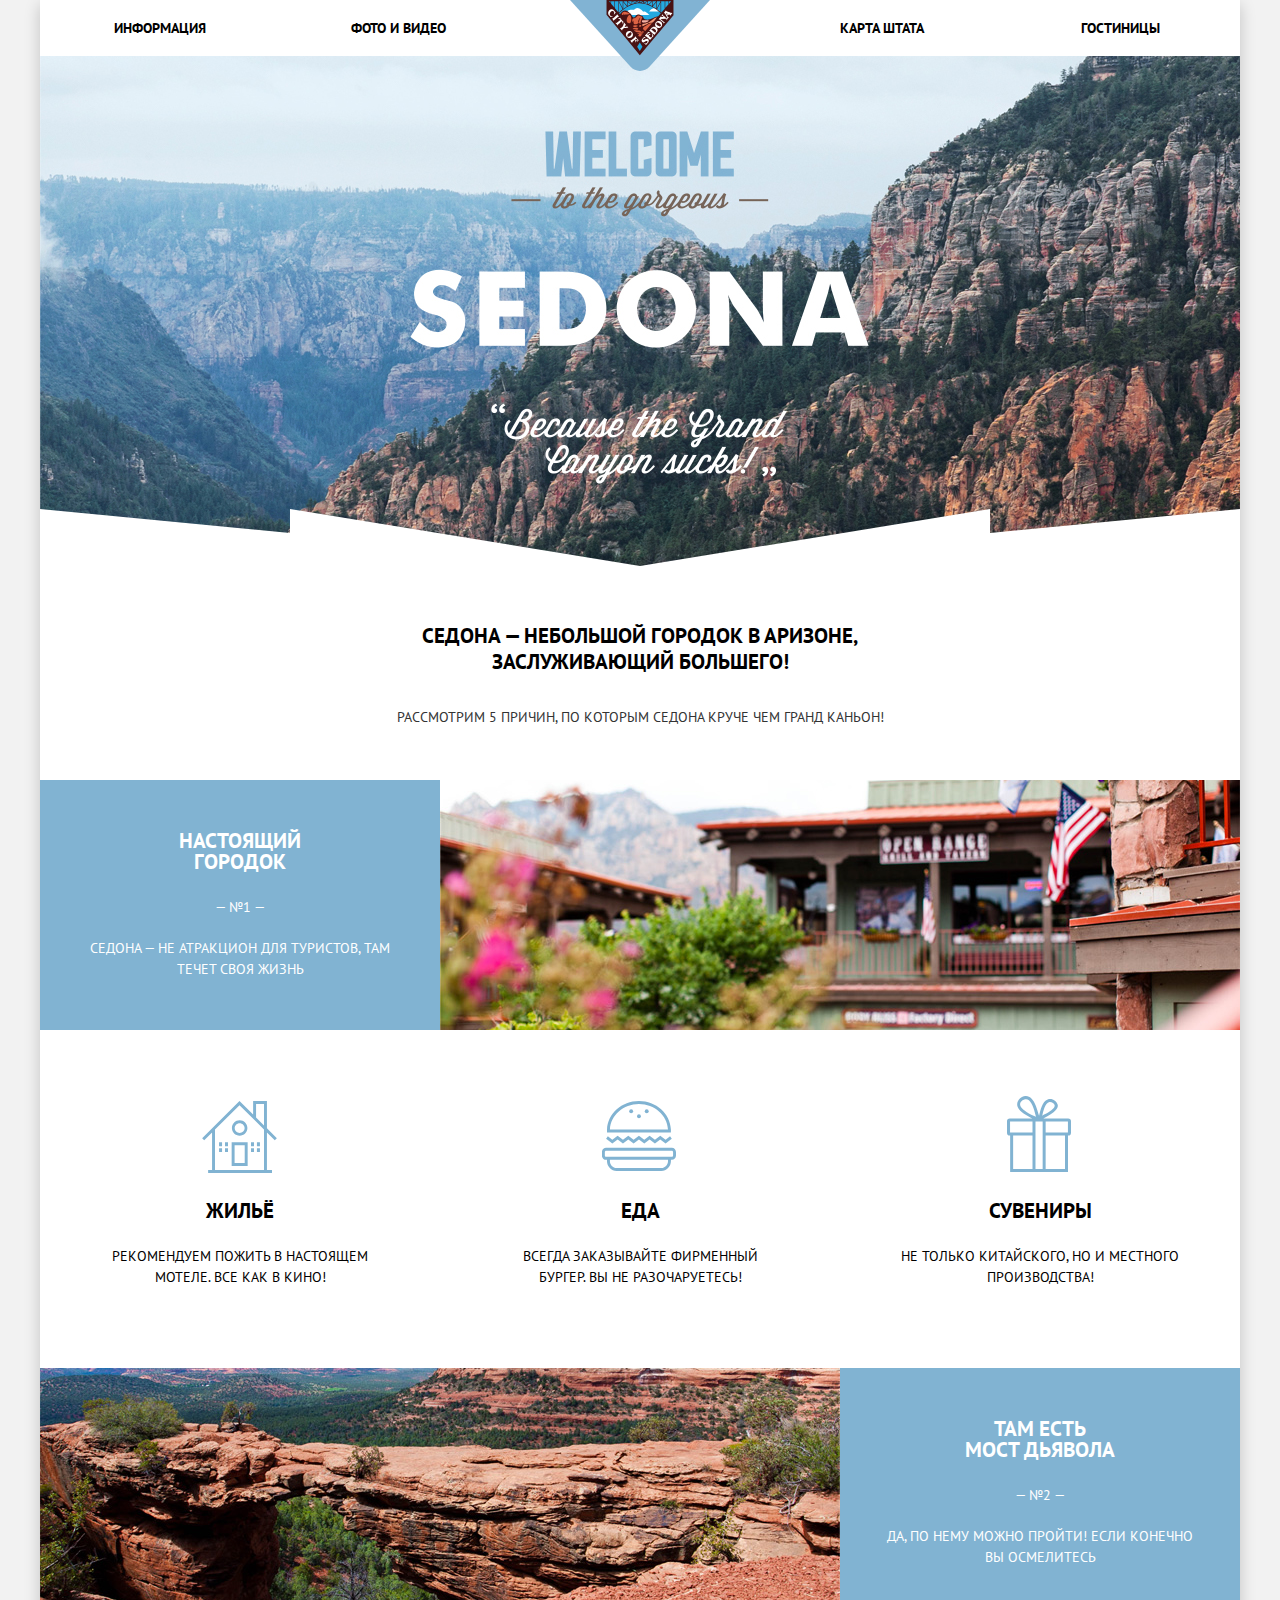
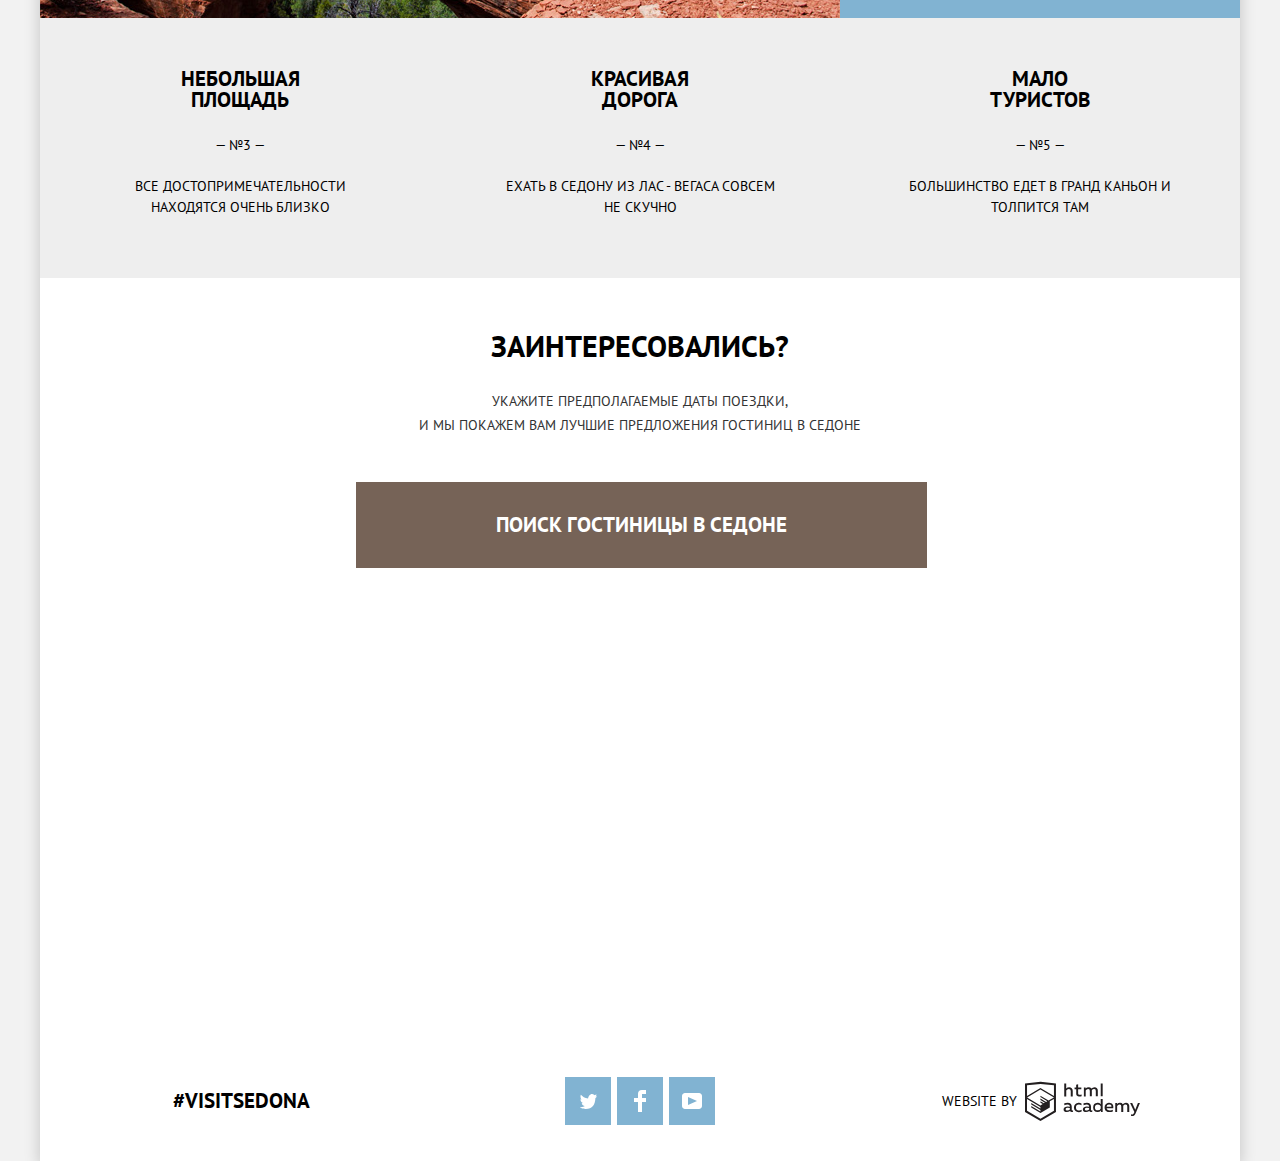
==== commit d763e3e9: "Добавил JS к проекту" ====
--- a/index.html
+++ b/index.html
@@ -120,9 +120,9 @@
           </p>
         </div>
 
-        <div class="popap-button-container">
-          <button type="button" class="button button-popap">Поиск гостиницы в Седоне</button>
-          <section class="popap-find-form">
+        <div class="popup-button-container">
+          <button type="button" class="button button-popup">Поиск гостиницы в Седоне</button>
+          <section class="popup-find-form">
             <h2 class="visually-hidden">Поиск гостиницы</h2>
             <form class="find-hotel-form" action="https://echo.htmlacademy.ru" method="get">
               <p class="find-form-item">
@@ -159,7 +159,8 @@
         </div>
 
         <section class="map">
-        	<img src="img/map.jpg" width="1200" height="593" alt="Карта проезда">
+          <iframe src="https://www.google.com/maps/embed?pb=!1m18!1m12!1m3!1d592756.8274936212!2d-111.9162156607152!3d34.84241057977261!2m3!1f0!2f0!3f0!3m2!1i1024!2i768!4f13.1!3m3!1m2!1s0x872da132f942b00d%3A0x5548c523fa6c8efd!2z0KHQtdC00L7QvdCwLCDQkNGA0LjQt9C-0L3QsCA4NjMzNiwg0KHQqNCQ!5e0!3m2!1sru!2sru!4v1551329773861" width="1200" height="593" frameborder="0" style="border:0" allowfullscreen></iframe>
+        	<img src="img/map.jpg" width="1200" height="593" alt="Карта проезда Arizona 86336, USA">
         </section>
       </main>
 
@@ -183,5 +184,8 @@
       </footer>
 
     </div>
+
+    <script src="js/popap.js"></script>
+
   </body>
 </html>
--- a/css/style.css
+++ b/css/style.css
@@ -8,7 +8,7 @@
   font-weight: 700;
   color: #000000;
   text-transform: uppercase;
-  background-color: #ffffff;
+  background-color: #f2f2f2;
 }
 
 a {
@@ -24,6 +24,10 @@
   width: 1200px;
   margin: 0 auto;
   box-shadow: 0 5px 15px rgba(0, 1, 1, 0.2);
+}
+
+.container {
+  background-color: #ffffff;
 }
 
 /* Стилизация блока header */
@@ -281,12 +285,12 @@
   background-color: #766357;  
 }
 
-.popap-button-container {
+.popup-button-container {
   position: relative;
   margin-left: 316px;
 }
 
-.button-popap {
+.button-popup {
   padding: 30px 140px;
   font-size: 21px;
   line-height: 26px;
@@ -364,14 +368,14 @@
   cursor: pointer;
 }
 
-.button-popap:hover,
-.button-popap:focus,
+.button-popup:hover,
+.button-popup:focus,
 .button-reserv:hover,
 .button-reserv:focus {
   background-color: #604e43;
 }
 
-.button-popap:active,
+.button-popup:active,
 .button-reserv:active {
   background-color: #503e33;
   color: rgba(255, 255, 255, 0.3);
@@ -416,12 +420,18 @@
   overflow: hidden;
 }
 
+.map iframe {
+  z-index: 1;
+  border: none;
+}
+
 /* Стилизация блока footer */
 .main-footer .footer-container {
   padding: 36px 73px;
   display: flex;
   flex-direction: row;
   align-items: center;
+  background-color: #ffffff;
 }
 
 p.visitsedona {
@@ -517,7 +527,9 @@
 }
 
 /* Стилизация блока popap */
-.popap-find-form {
+.popup-find-form {
+  z-index: 2;
+  display: none;
   position: absolute;
   padding: 55px;
   width: 568px;
@@ -525,6 +537,47 @@
   background-color: #ffffff;
 
   box-shadow: 0 5px 15px rgba(0, 1, 1, 0.2);
+}
+
+@keyframes openup {
+  0% {
+    transform: translateY(-300px);
+  }
+
+  100% {
+    transform: translateY(0);
+  }
+}
+
+@keyframes shake {
+  0%,
+  100% {
+    transform: translateX(0);
+  }
+
+  10%,
+  30%,
+  50%,
+  70%,
+  90% {
+    transform: translateX(-10px);
+  }
+
+  20%,
+  40%,
+  60%,
+  80% {
+    transform: translateX(10px);
+  }
+}
+
+.modal-show {
+  display: block;
+  animation: openup 0.6s;
+}
+
+.modal-error {
+  animation: shake 0.6s;
 }
 
 .grown-children {
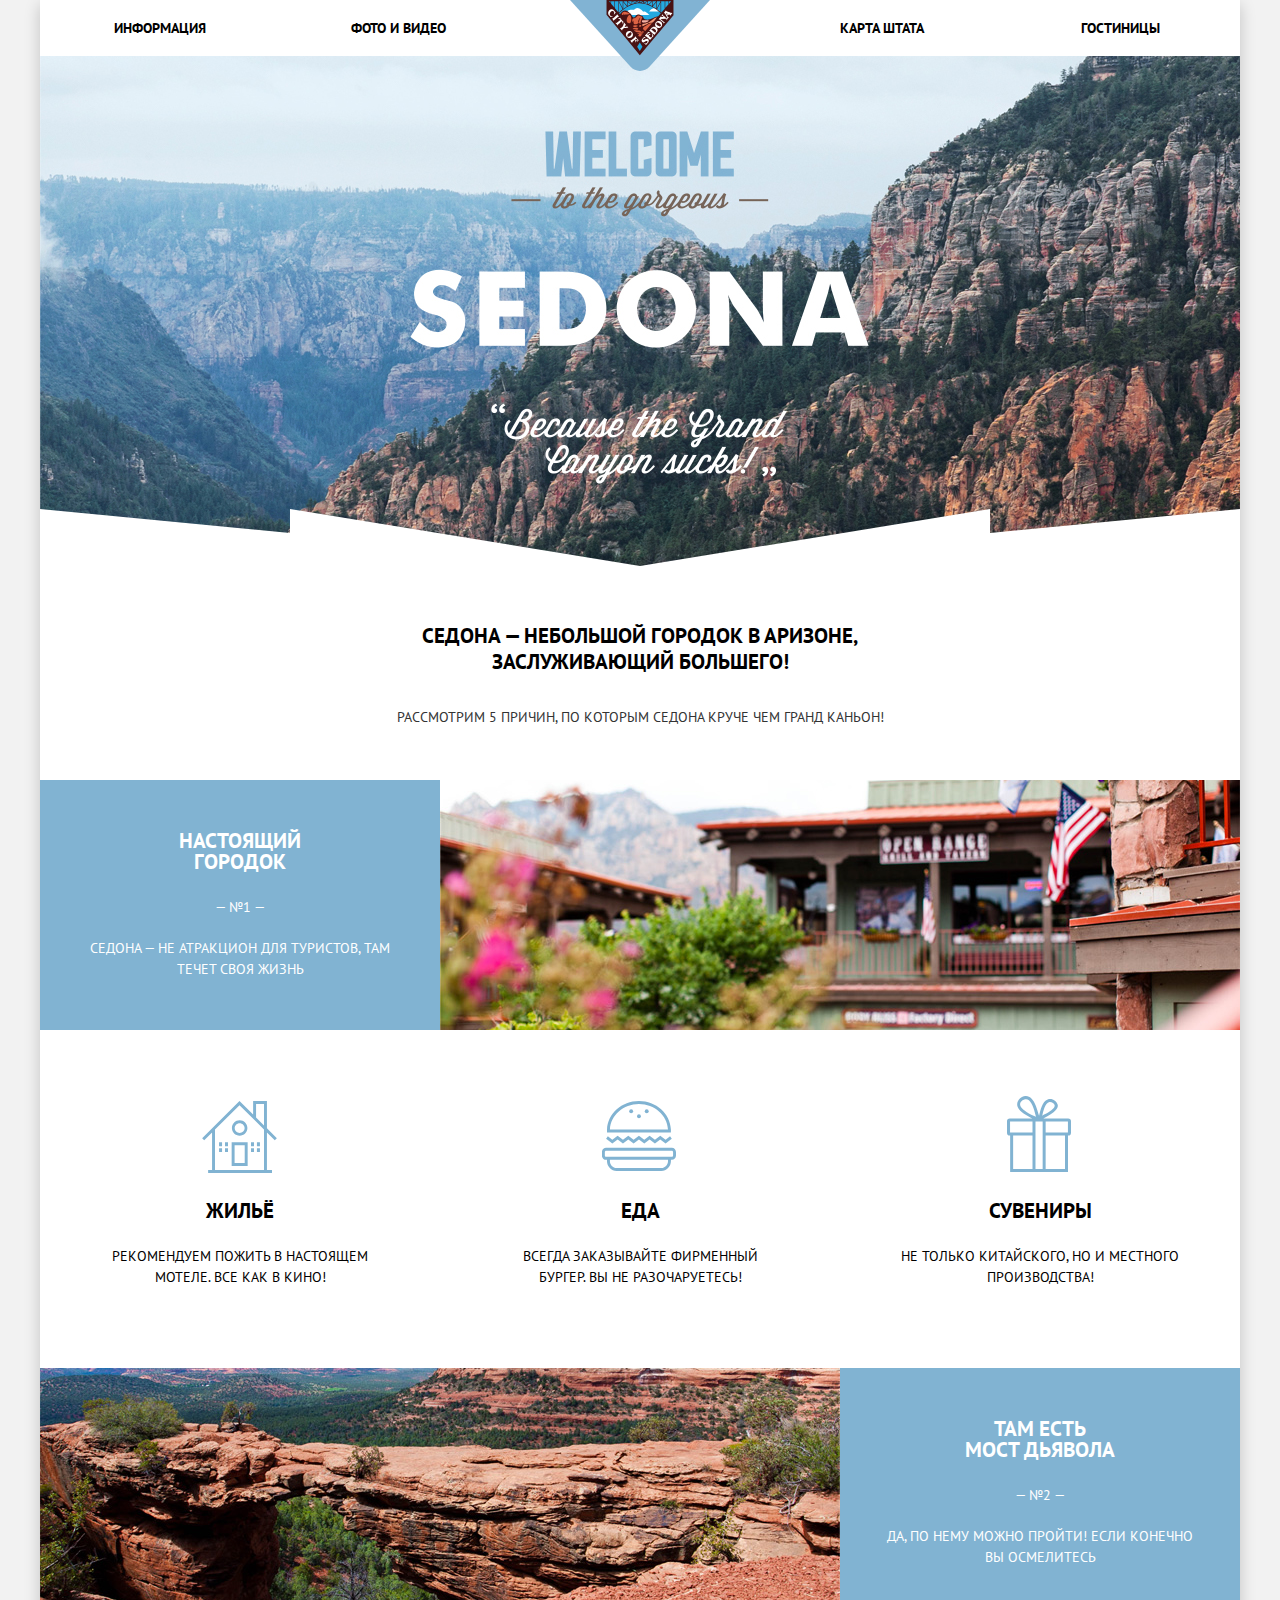
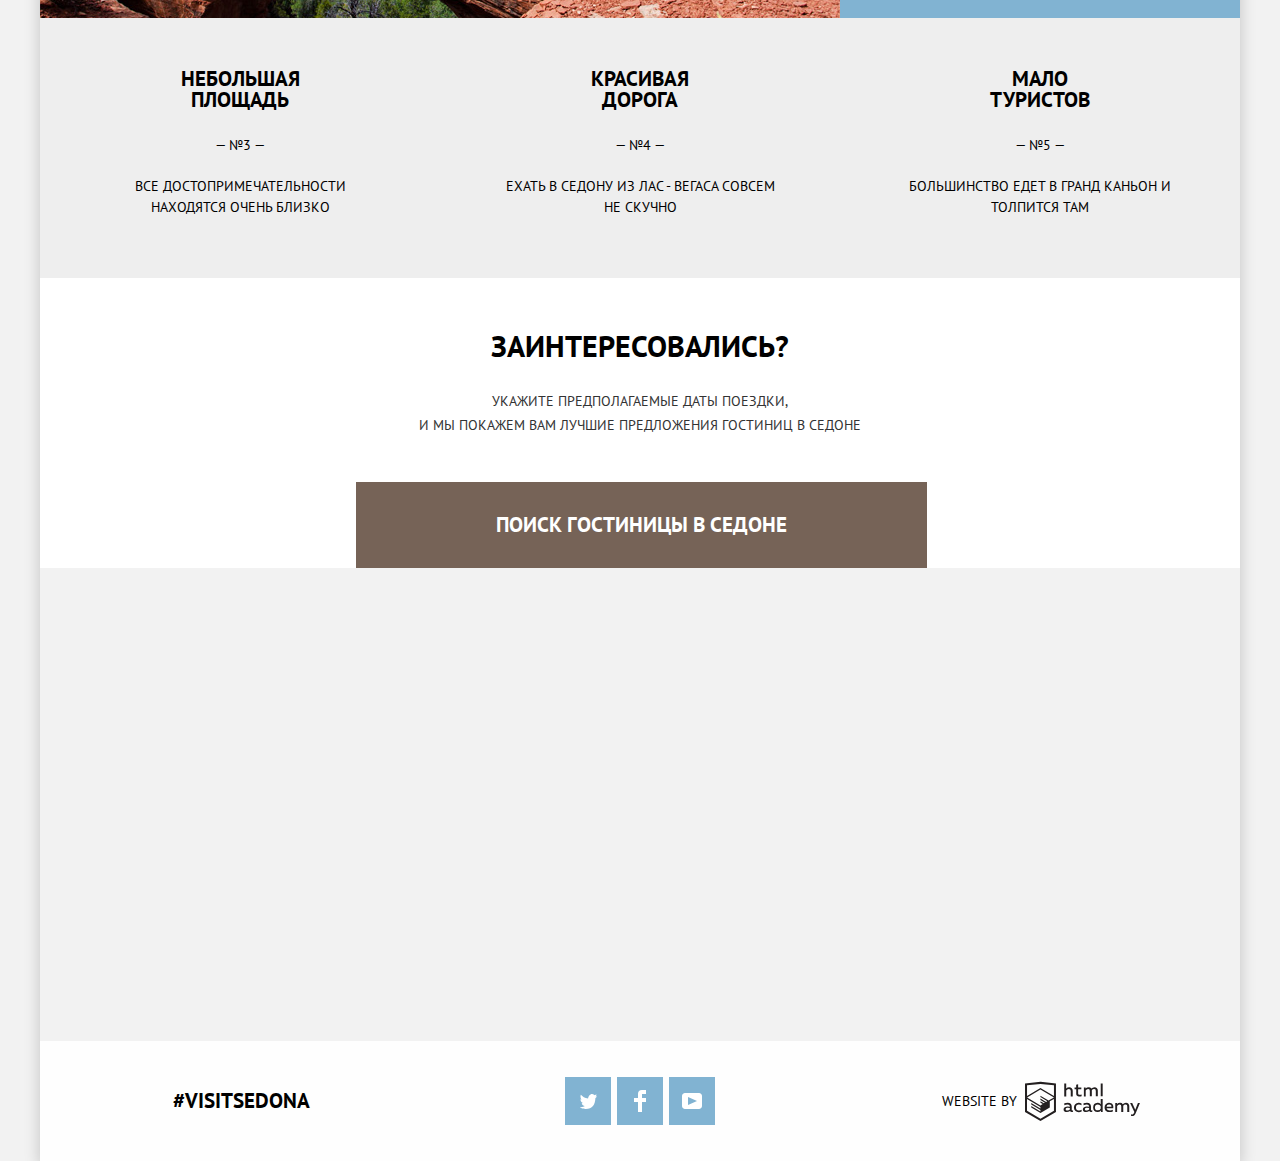
==== commit 0983ee1a: "Сделал прозрачный футер на главной" ====
--- a/index.html
+++ b/index.html
@@ -7,7 +7,7 @@
     <link href="css/normalize.css" rel="stylesheet">
     <link href="css/style.css" rel="stylesheet">
   </head>
-  <body>
+  <body class="main-page">
     <div class="center-container">
 
       <header class="main-header">
@@ -159,7 +159,7 @@
         </div>
 
         <section class="map">
-          <iframe src="https://www.google.com/maps/embed?pb=!1m18!1m12!1m3!1d592756.8274936212!2d-111.9162156607152!3d34.84241057977261!2m3!1f0!2f0!3f0!3m2!1i1024!2i768!4f13.1!3m3!1m2!1s0x872da132f942b00d%3A0x5548c523fa6c8efd!2z0KHQtdC00L7QvdCwLCDQkNGA0LjQt9C-0L3QsCA4NjMzNiwg0KHQqNCQ!5e0!3m2!1sru!2sru!4v1551329773861" width="1200" height="593" frameborder="0" style="border:0" allowfullscreen></iframe>
+          <iframe src="https://www.google.com/maps/embed?pb=!1m18!1m12!1m3!1d592756.8274936212!2d-111.9162156607152!3d34.84241057977261!2m3!1f0!2f0!3f0!3m2!1i1024!2i768!4f13.1!3m3!1m2!1s0x872da132f942b00d%3A0x5548c523fa6c8efd!2z0KHQtdC00L7QvdCwLCDQkNGA0LjQt9C-0L3QsCA4NjMzNiwg0KHQqNCQ!5e0!3m2!1sru!2sru!4v1551329773861" width="1200" height="593" style="border:0" allowfullscreen></iframe>
         	<img src="img/map.jpg" width="1200" height="593" alt="Карта проезда Arizona 86336, USA">
         </section>
       </main>
--- a/css/style.css
+++ b/css/style.css
@@ -341,7 +341,6 @@
 }
 
 .button-calendar path {
-  /*fill: #cacaca;*/
   fill: #a9a9a9;
 }
 
@@ -416,22 +415,32 @@
 }
 
 .map {
-  height: 473px;
+  position: absolute;
+  height: 593px;
   overflow: hidden;
 }
 
 .map iframe {
-  z-index: 1;
   border: none;
 }
 
 /* Стилизация блока footer */
+
+.main-page .main-footer {
+  position: relative;
+  margin-top: 473px;
+  background-color: rgba(255,255,255,0.9);
+}
+
+.inner-page .main-footer {
+  background-color: #ffffff;
+}
+
 .main-footer .footer-container {
   padding: 36px 73px;
   display: flex;
   flex-direction: row;
   align-items: center;
-  background-color: #ffffff;
 }
 
 p.visitsedona {
@@ -541,7 +550,7 @@
 
 @keyframes openup {
   0% {
-    transform: translateY(-300px);
+    transform: translateY(-400px);
   }
 
   100% {
@@ -699,10 +708,8 @@
   display: inline-block;
   font-size: 14px;
   line-height: 32px;
-  /*line-height: 38px;*/
   vertical-align: top;
   cursor: pointer;
-  /*background-color: red;*/
 }
 
 .price-controls .min-price,
@@ -843,6 +850,30 @@
   justify-content: space-between;
 }
 
+.stars {
+  width: 110px;
+  height: 17px;
+  background-repeat: no-repeat;
+}
+
+.two-stars {
+  background-image: url("../img/star.svg"), url("../img/star.svg");
+  background-size: 18px 17px;
+  background-position: right, 69px 0;
+}
+
+.three-stars {
+  background-image: url("../img/star.svg"), url("../img/star.svg"), url("../img/star.svg");
+  background-size: 18px 17px;
+  background-position: right, 69px 0, 45px 0;
+}
+
+.four-stars {
+  background-image: url("../img/star.svg"), url("../img/star.svg"), url("../img/star.svg"), url("../img/star.svg");
+  background-size: 18px 17px;
+  background-position: right, 69px 0, 44px 0, 20px 0;
+}
+
 .reitings {
   margin: 0;
   padding: 0;
@@ -909,6 +940,28 @@
   display: flex;
   flex-direction: row; 
   list-style: none; 
+}
+
+.sort-buttons-container {
+  margin-left: auto;
+  display: flex;
+  justify-content: space-between;
+  align-items: center;
+  width: 35px;
+  height: 10px;
+}
+
+.sort-button-active path {
+  fill: #81b3d2;
+}
+
+.sort-button:hover path, 
+.sort-button:focus path {
+  fill: #000000;
+}
+
+.sort-button:active path {
+  fill: #81b3d2;
 }
 
 a.sort-type {
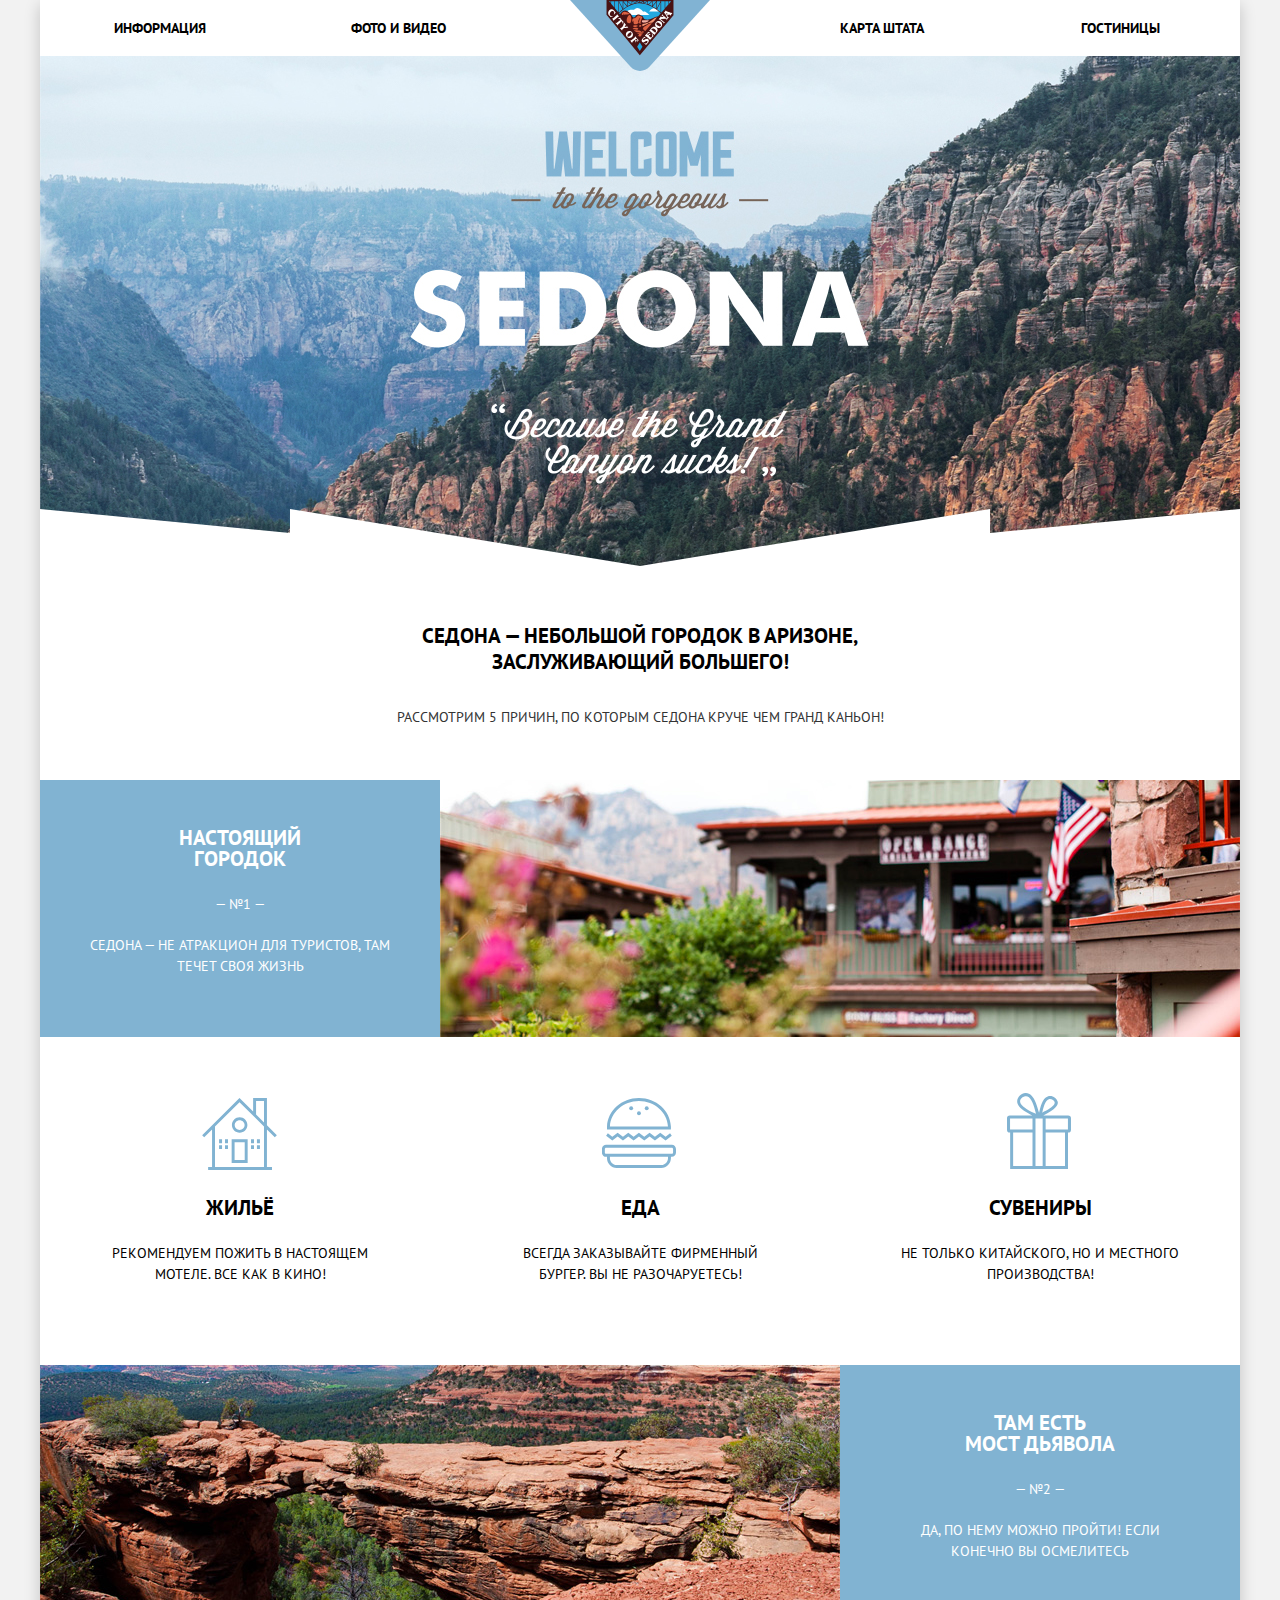
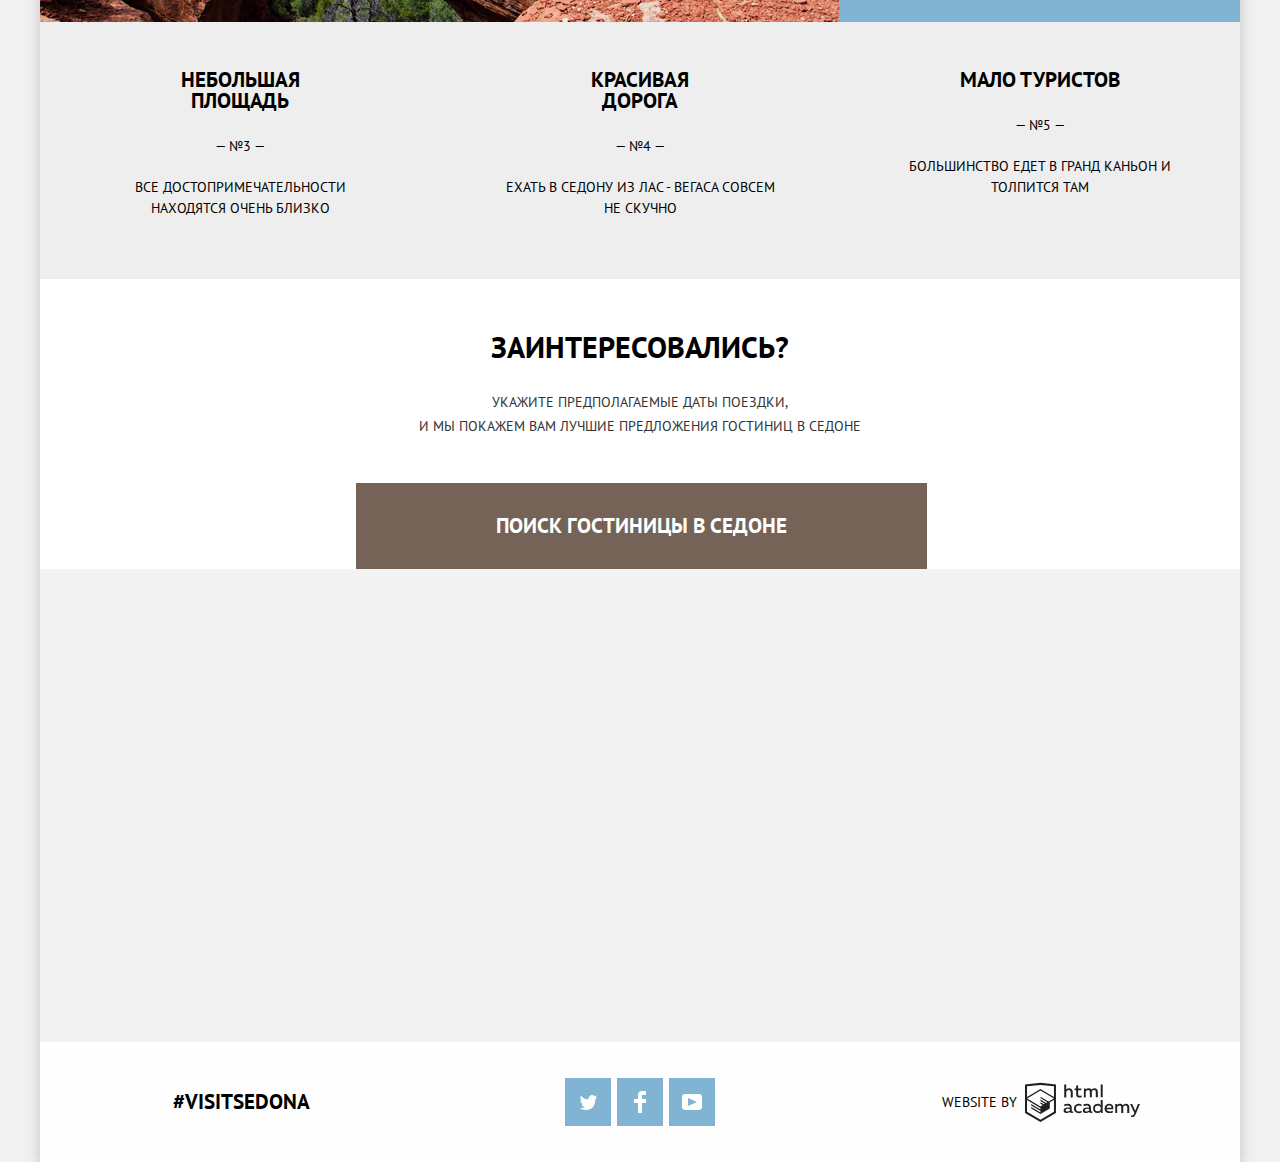
==== commit 28908bbe: "Небольшие правки базовых критериев" ====
--- a/index.html
+++ b/index.html
@@ -46,7 +46,7 @@
             <li class="feature-item">
               <section class="feature-item-main">
                 <div class="feature-item-discription">
-                  <h3>Настоящий<br>городок</h3>
+                  <h3>Настоящий городок</h3>
                   <p class="feature-number">— №1 —</p>
                   <p>Седона — не атракцион для туристов,
                      там течет своя жизнь
@@ -88,21 +88,21 @@
               </section>
               <ul class="features-list-nested">
                 <li class="nested-item">
-                  <h3>Небольшая<br>площадь</h3>
+                  <h3>Небольшая площадь</h3>
                   <p class="feature-number">— №3 —</p>
                   <p>Все достопримечательности
                      находятся очень близко
                   </p>
                 </li>
                 <li class="nested-item">
-                  <h3>Красивая<br>дорога</h3>
+                  <h3>Красивая дорога</h3>
                   <p class="feature-number">— №4 —</p>
                   <p>Ехать в Седону из Лас - Вегаса совсем
                      не скучно
                   </p>
                 </li>
                 <li class="nested-item">
-                  <h3>Мало<br>туристов</h3>
+                  <h3>Мало туристов</h3>
                   <p class="feature-number">— №5 —</p>
                   <p>Большинство едет в Гранд каньон
                      и толпится там
--- a/css/style.css
+++ b/css/style.css
@@ -152,7 +152,7 @@
 }
 
 .feature-item-discription {
-  padding: 50px 40px;
+  padding: 47px 50px 60px;
 }
 
 .feature-item:nth-of-type(1) .feature-item-background {
@@ -171,20 +171,21 @@
 }
 
 .nested-item {
-  padding: 50px 60px 60px;
+  padding: 47px 60px 60px;
   width: 400px;
   box-sizing: border-box;
   background-color: #eeeeee;
 }
 
 .nested-item.stretched {
-  padding: 170px 60px 80px;
+  padding: 160px 60px 80px;
   background-color: #ffffff;
 }
 
 .feature-item h3 {
   margin: 0;
   padding: 0;
+  padding: 0 60px;
   margin-bottom: 25px;
   font-size: 21px;
   line-height: 21px;
@@ -617,7 +618,7 @@
 .find-form-item input {
   padding: 0;
   margin: 0;
-  padding: 12px;
+  padding: 0 12px;
   box-sizing: border-box;
   font: inherit;
   background-color: #f2f2f2;
@@ -628,7 +629,7 @@
 }
 
 .grown-children input {
-  padding: 12px 14px;
+  padding: 0 14px;
   width: 38px;
 }
 
@@ -823,6 +824,12 @@
   flex-direction: column; 
 }
 
+a.hotel-type {
+  margin: 0;
+  padding: 0;
+  line-height: 16px;
+}
+
 .catlog-block {
   display: flex;
   flex-direction: row;
@@ -836,7 +843,7 @@
 .catlog-block p {
   margin: 0;
   padding: 0;
-  margin-bottom: 10px;
+  margin-bottom: 15px;
   font-size: 14px;
   line-height: 21px;
   font-weight: 400;
@@ -914,7 +921,7 @@
   align-items: center;
 }
 
-.main-sorting p:nth-child(1) {
+.main-sorting b {
   margin: 0;
   padding: 0;
   padding-right: 50px;
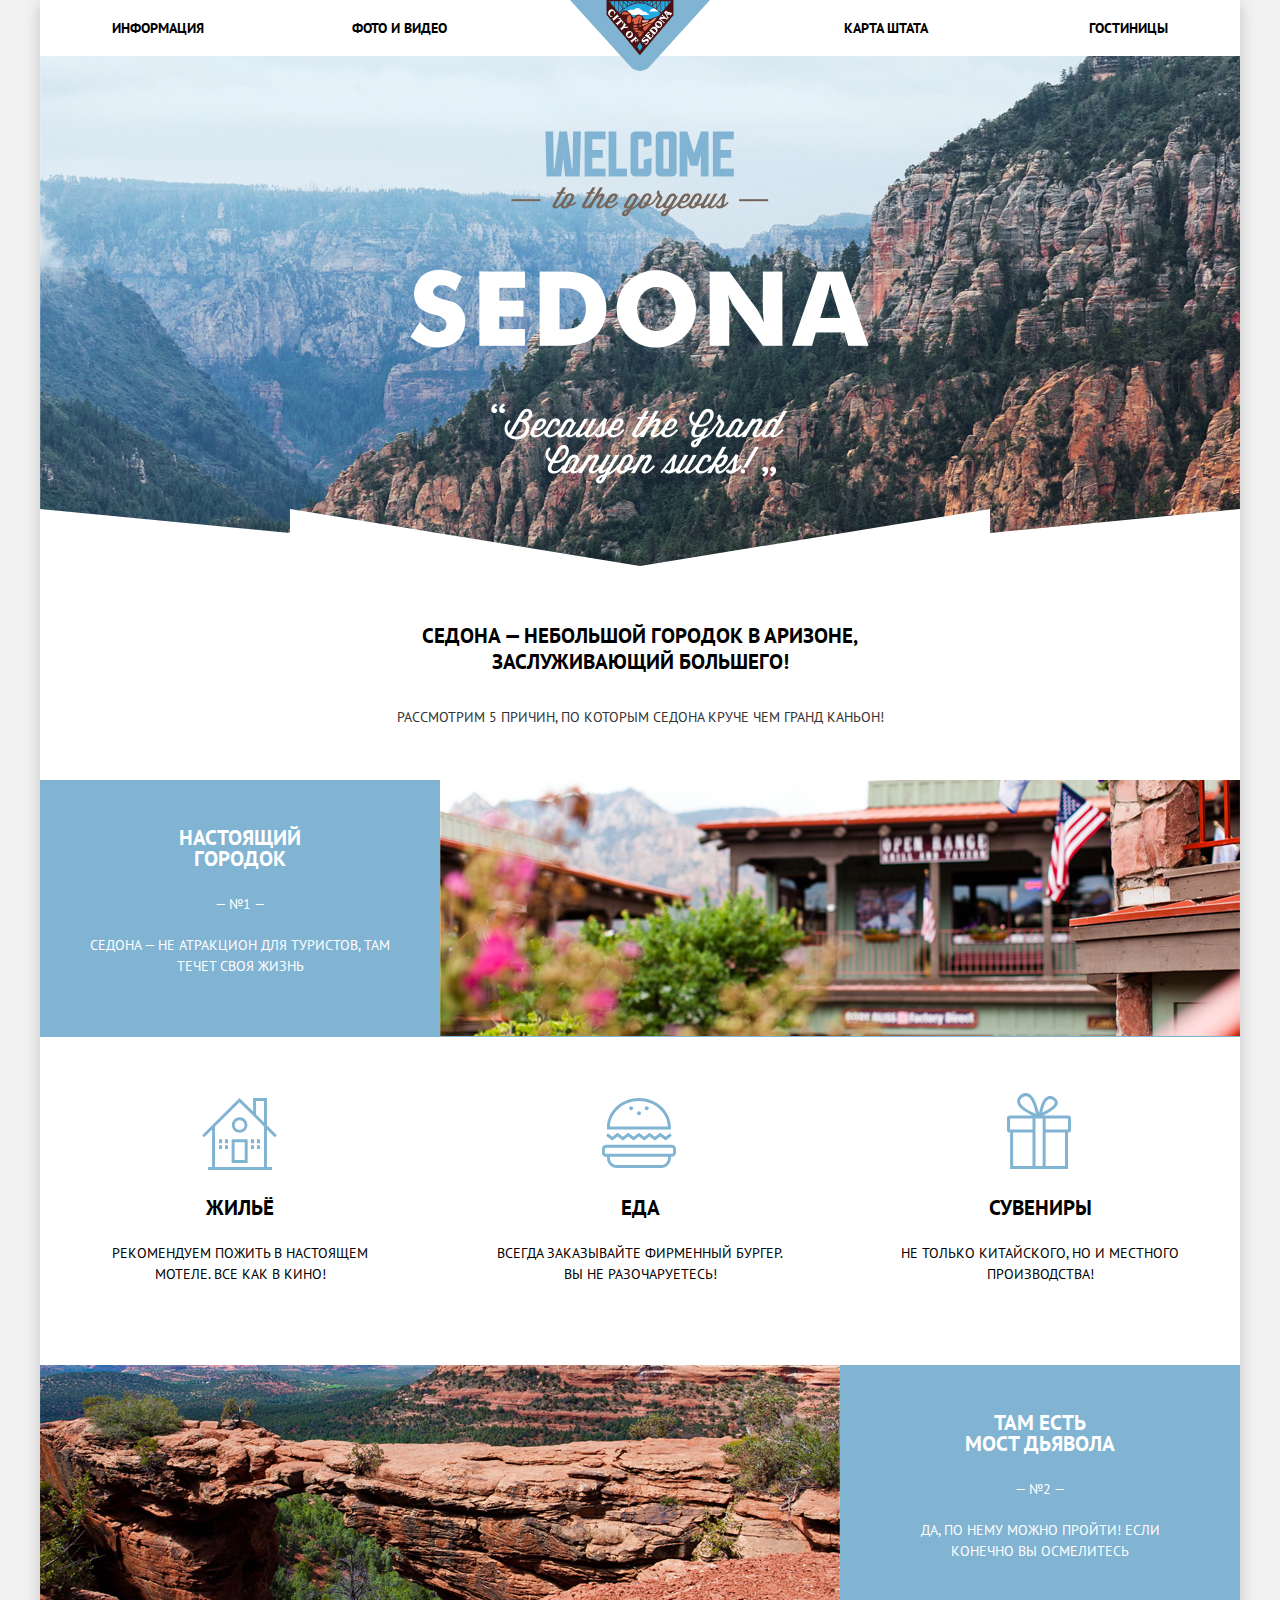
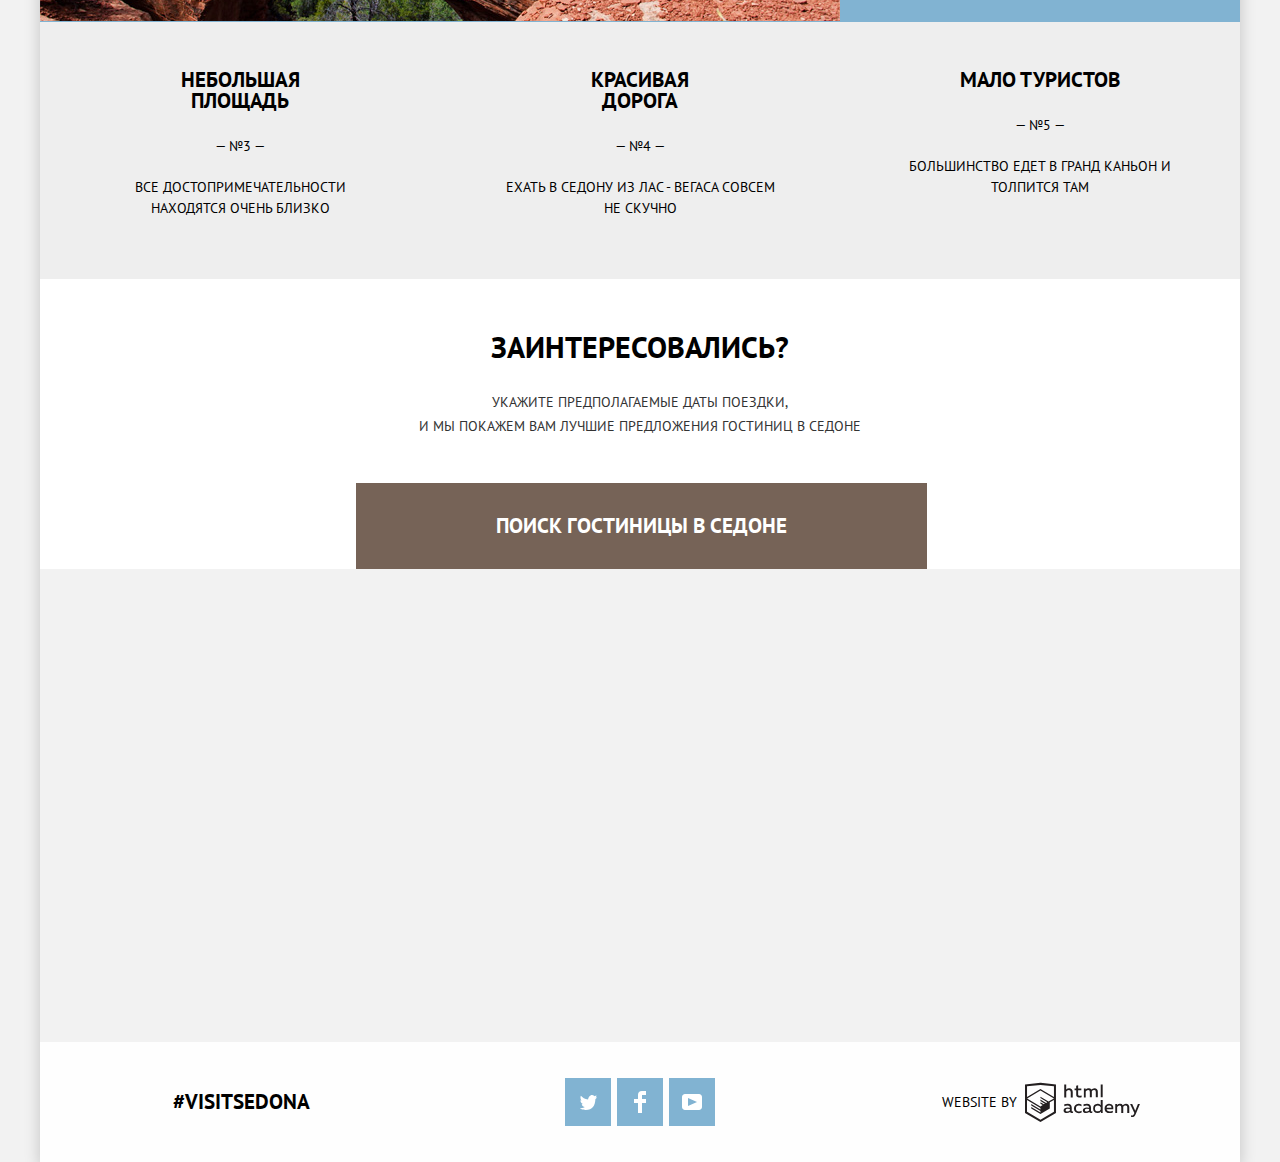
==== commit 5a986cc9: "Исправил замечания первой попытки" ====
--- a/index.html
+++ b/index.html
@@ -4,8 +4,8 @@
     <meta charset="utf-8">
     <title>HTML Academy: Седона</title>
     <link href="https://fonts.googleapis.com/css?family=PT+Sans:400,700&amp;subset=cyrillic" rel="stylesheet">
-    <link href="css/normalize.css" rel="stylesheet">
-    <link href="css/style.css" rel="stylesheet">
+    <link href="css/normalize-compressed.css" rel="stylesheet">
+    <link href="css/style-prefix-compressed.css" rel="stylesheet">
   </head>
   <body class="main-page">
     <div class="center-container">
@@ -128,29 +128,29 @@
               <p class="find-form-item">
                 <label for="arrival-date">Дата заезда:</label>
                 <input type="text" id="arrival-date" name="arrival-date" value="24 Апреля 2017">
-                <button type="button" class="button-calendar">
+                <button aria-label="Календарь" type="button" class="button-calendar">
                   <svg xmlns="http://www.w3.org/2000/svg" width="21" height="22" viewBox="0 0 21 22"><path d="M19.251 2.025h-2.845V.648c0-.381-.294-.689-.656-.689-.363 0-.656.308-.656.689v1.377h-3.938V.648c0-.381-.294-.689-.655-.689-.363 0-.657.308-.657.689v1.377H5.906V.648c0-.381-.294-.689-.656-.689-.363 0-.657.308-.657.689v1.377H1.75C.784 2.025 0 2.847 0 3.862v16.302C0 21.179.784 22 1.75 22h17.501c.966 0 1.749-.821 1.749-1.836V3.862c0-1.015-.783-1.837-1.749-1.837zm.437 18.139a.448.448 0 0 1-.437.459H1.75a.45.45 0 0 1-.438-.459V3.862a.45.45 0 0 1 .438-.459h2.844v1.378c0 .381.294.689.657.689.362 0 .656-.308.656-.689V3.403h3.938v1.378c0 .381.294.689.657.689.361 0 .655-.308.655-.689V3.403h3.938v1.378c0 .381.293.689.656.689.362 0 .656-.308.656-.689V3.403h2.845c.241 0 .437.206.437.459v16.302z"/><path d="M4.594 8.225h2.625v2.066H4.594zM4.594 11.668h2.625v2.067H4.594zM4.594 15.112h2.625v2.066H4.594zM9.188 15.112h2.625v2.066H9.188zM9.188 11.668h2.625v2.067H9.188zM9.188 8.225h2.625v2.066H9.188zM13.781 15.112h2.625v2.066h-2.625zM13.781 11.668h2.625v2.067h-2.625zM13.781 8.225h2.625v2.066h-2.625z"/></svg>
                 </button>
               </p>
               <p class="find-form-item">
                 <label for="departure-date">Дата выезда:</label>
                 <input type="text" id="departure-date" name="departure-date" value="4 Июля 2017">
-                <button type="button" class="button-calendar">
+                <button aria-label="Календарь" type="button" class="button-calendar">
                   <svg xmlns="http://www.w3.org/2000/svg" width="21" height="22" viewBox="0 0 21 22"><path d="M19.251 2.025h-2.845V.648c0-.381-.294-.689-.656-.689-.363 0-.656.308-.656.689v1.377h-3.938V.648c0-.381-.294-.689-.655-.689-.363 0-.657.308-.657.689v1.377H5.906V.648c0-.381-.294-.689-.656-.689-.363 0-.657.308-.657.689v1.377H1.75C.784 2.025 0 2.847 0 3.862v16.302C0 21.179.784 22 1.75 22h17.501c.966 0 1.749-.821 1.749-1.836V3.862c0-1.015-.783-1.837-1.749-1.837zm.437 18.139a.448.448 0 0 1-.437.459H1.75a.45.45 0 0 1-.438-.459V3.862a.45.45 0 0 1 .438-.459h2.844v1.378c0 .381.294.689.657.689.362 0 .656-.308.656-.689V3.403h3.938v1.378c0 .381.294.689.657.689.361 0 .655-.308.655-.689V3.403h3.938v1.378c0 .381.293.689.656.689.362 0 .656-.308.656-.689V3.403h2.845c.241 0 .437.206.437.459v16.302z"/><path d="M4.594 8.225h2.625v2.066H4.594zM4.594 11.668h2.625v2.067H4.594zM4.594 15.112h2.625v2.066H4.594zM9.188 15.112h2.625v2.066H9.188zM9.188 11.668h2.625v2.067H9.188zM9.188 8.225h2.625v2.066H9.188zM13.781 15.112h2.625v2.066h-2.625zM13.781 11.668h2.625v2.067h-2.625zM13.781 8.225h2.625v2.066h-2.625z"/></svg>
                 </button>
               </p>
               <div class="grown-children">
                 <p class="find-form-item">
                   <label class="grow-label" for="grownup">Взрослые:</label>
-                  <button type="button" class="button-change button-minus">-</button>
+                  <button aria-label="Отнять" type="button" class="button-change button-minus">-</button>
                   <input type="text" id="grownup" name="grownup" value="0">
-                  <button type="button" class="button-change button-plus">+</button>
+                  <button aria-label="Прибавить" type="button" class="button-change button-plus">+</button>
                 </p>
                 <p class="find-form-item">
                   <label for="children">Дети:</label>
-                  <button type="button" class="button-change button-minus">-</button>
+                  <button aria-label="Отнять" type="button" class="button-change button-minus">-</button>
                   <input type="text" id="children" name="children" value="0">
-                  <button type="button" class="button-change button-plus">+</button>
+                  <button aria-label="Прибавить" type="button" class="button-change button-plus">+</button>
                 </p>
               </div>
               <button type="submit" class="button button-find">Найти</button>
@@ -175,7 +175,7 @@
             </ul>
           </div>
           <p class="html-academy">
-            <a href="https://htmlacademy.ru/intensive/htmlcss">
+            <a href="https://htmlacademy.ru/intensive/htmlcss" class="html-icon">
               <span class="website-by">Website by</span>
               <svg id="Layer_1" data-name="Layer 1" xmlns="http://www.w3.org/2000/svg" width="115" height="41" viewBox="0 0 108.08 36.85"><title>Логотип HTML Академии</title><path d="M44.61,26.88a2,2,0,0,0,.55-0.1v1.33a3.25,3.25,0,0,1-1.18.21,1.67,1.67,0,0,1-1.67-1,4.84,4.84,0,0,1-3.14,1.08c-1.51,0-2.91-.83-2.91-2.55,0-2.13,2-2.79,3.71-2.79a11.08,11.08,0,0,1,2.17.25v-0.3c0-1-.76-1.77-2.19-1.77a7.42,7.42,0,0,0-3,.64v-1.7a10.21,10.21,0,0,1,3.19-.55c2.36,0,3.81,1.12,3.81,3.65v3a0.54,0.54,0,0,0,.49.59h0.17Zm-6.44-1.13A1.35,1.35,0,0,0,39.63,27h0.11a3.39,3.39,0,0,0,2.41-1V24.58a9.72,9.72,0,0,0-1.81-.21c-1,0-2.16.33-2.16,1.38h0Zm12.36-6.11a5,5,0,0,1,2.57.64V22a4.08,4.08,0,0,0-2.3-.7,2.75,2.75,0,1,0,0,5.49,5,5,0,0,0,2.43-.64v1.71a6.27,6.27,0,0,1-2.76.57A4.21,4.21,0,0,1,46,24.51q0-.21,0-0.41a4.32,4.32,0,0,1,4.18-4.46h0.38Zm12.17,7.24a2,2,0,0,0,.55-0.1v1.33a3.25,3.25,0,0,1-1.18.21,1.67,1.67,0,0,1-1.67-1,4.84,4.84,0,0,1-3.14,1.08c-1.51,0-2.91-.83-2.91-2.55,0-2.13,2-2.79,3.71-2.79a11.08,11.08,0,0,1,2.17.25v-0.3c0-1-.76-1.77-2.19-1.77a7.42,7.42,0,0,0-3,.64v-1.7a10.21,10.21,0,0,1,3.19-.55c2.36,0,3.81,1.12,3.81,3.65v3a0.54,0.54,0,0,0,.49.59h0.17Zm-6.44-1.13A1.35,1.35,0,0,0,57.73,27h0.11a3.39,3.39,0,0,0,2.41-1V24.58a9.72,9.72,0,0,0-1.81-.21c-1.06,0-2.16.33-2.16,1.38h0ZM73,16V28.2H71.35V26.88a3.88,3.88,0,0,1-3.19,1.54,4.4,4.4,0,0,1,0-8.78,3.81,3.81,0,0,1,3,1.3V16H73Zm-4.53,5.22a2.76,2.76,0,1,0,0,5.52A2.86,2.86,0,0,0,71.15,25V23A2.91,2.91,0,0,0,68.49,21.27ZM79,19.64c3.31,0,4.46,2.68,3.92,5.09H76.7c0.21,1.5,1.67,2.11,3.19,2.11a6.11,6.11,0,0,0,2.64-.59v1.6a7.14,7.14,0,0,1-3,.57C77,28.42,74.78,27,74.78,24a4.18,4.18,0,0,1,4-4.39H79Zm0.09,1.54a2.28,2.28,0,0,0-2.44,2.1v0.06H81.3A2,2,0,0,0,79.13,21.18Zm5.73,7V19.87h1.65v1a3.81,3.81,0,0,1,2.78-1.27A2.86,2.86,0,0,1,91.89,21a4.12,4.12,0,0,1,2.91-1.33A3.06,3.06,0,0,1,98,23V28.2h-1.9V23.05a1.59,1.59,0,0,0-1.42-1.75H94.42a2.8,2.8,0,0,0-2.07,1.12V28.2h-1.9V23.05A1.59,1.59,0,0,0,89,21.31H88.8a3,3,0,0,0-2.21,1.29v5.63H84.86Zm21.31-8.33h1.9l-3.91,9.46c-0.9,2.17-2.09,2.86-3.35,2.86a4.76,4.76,0,0,1-1.1-.14V30.46a2.86,2.86,0,0,0,.85.12c0.9,0,1.58-.64,2.07-1.9l0.17-.42-4-8.4h2l2.86,6.29ZM38.73,1.46V6.22a3.81,3.81,0,0,1,2.7-1.14,3.25,3.25,0,0,1,3.44,3.4v5.15H43V8.72a1.81,1.81,0,0,0-1.61-2h-0.3a2.93,2.93,0,0,0-2.32,1.39v5.52h-1.9V1.46h1.9ZM49.94,2.31v3h3V6.91h-3v3.81c0,1.1.5,1.46,1.58,1.46a4.49,4.49,0,0,0,1.69-.33v1.6A6.8,6.8,0,0,1,51,13.8a2.55,2.55,0,0,1-2.86-2.74V6.89H46.58V5.26h1.5V2.74Zm5.4,11.31V5.28H57v1A3.81,3.81,0,0,1,59.77,5a2.86,2.86,0,0,1,2.6,1.33A4.12,4.12,0,0,1,65.28,5,3.06,3.06,0,0,1,68.44,8.4v5.21h-1.9V8.46a1.59,1.59,0,0,0-1.42-1.75H64.89a2.8,2.8,0,0,0-2.07,1.12v5.78h-1.9V8.46A1.59,1.59,0,0,0,59.5,6.71H59.27A3,3,0,0,0,57.06,8v5.63H55.34ZM71.17,1.45H73V13.6H71.17V1.45ZM14.71,0H14.55L0,1.54V28.21l14.55,8.66,14.55-8.66V1.54Zm12.5,27.1L14.55,34.64,1.9,27.12V16.18l12.59,7.5V25L5.86,19.9v1.31l8.68,5.21v1.39L5.87,22.65V24l8.68,5.21,8.75-5.24V18.31L27.2,16V27.12Zm0-12.53-3.48,2-1.6,1L14.51,13v1.31L21,18.23H21l-0.14.09-1,.54-5.37-3.2V17l4.24,2.52-1,.67-3.2-1.9v1.31l2.1,1.24L14.5,22.1,2,14.65,14.51,7.11Zm0-1.32L14.49,5.76,1.91,13.25v-10L14.56,1.92,27.21,3.25v10h0Z" transform="translate(0 -0.02)" fill="#231f20"/></svg>
             </a>
@@ -185,7 +185,7 @@
 
     </div>
 
-    <script src="js/popap.js"></script>
+    <script src="js/popap-compressed.js"></script>
 
   </body>
 </html>
--- a/css/style-prefix-compressed.css
+++ b/css/style-prefix-compressed.css
@@ -0,0 +1 @@
+body{margin:0;padding:0;font-family:"PT Sans",Arial,sans-serif;font-size:14px;line-height:21px;font-weight:700;color:#000;text-transform:uppercase;background-color:#f2f2f2}a{text-decoration:none}img{max-width:100%;height:auto}.center-container{width:1200px;margin:0 auto;-webkit-box-shadow:0 5px 15px rgba(0,1,1,0.2);box-shadow:0 5px 15px rgba(0,1,1,0.2)}.container{background-color:#fff}.header-logo{position:absolute;left:530px}.main-navigation{position:relative;font-size:14px;line-height:26px;font-weight:700;color:#000;background-color:#fff}.site-navigation{margin:0;padding:0 72px;list-style:none;display:-webkit-box;display:-ms-flexbox;display:flex;-webkit-box-orient:horizontal;-webkit-box-direction:normal;-ms-flex-direction:row;flex-direction:row}.navigation-item{width:220px;padding-top:15px;padding-bottom:15px}.navigation-item:nth-child(1),.navigation-item:nth-child(2){margin-right:20px;text-align:left}.navigation-item:nth-child(3),.navigation-item:nth-child(4){margin-left:20px;text-align:right}.navigation-item:nth-child(3){margin-left:auto}.site-navigation a{color:#000}.site-navigation a:hover,.site-navigation a:focus{color:#81b3d2}.site-navigation a:active{color:rgba(0,0,0,0.3)}.site-navigation-current a{color:#766357}.background-logo{width:1200px;height:510px;background-color:#6789af;background-image:url(../img/polygon.svg),url(../img/background-photo.jpg);background-size:1200px 57px,cover;background-position:center bottom,center -57px;background-repeat:no-repeat;margin-bottom:40px}.welcome{width:575px;margin:0 auto;display:-webkit-box;display:-ms-flexbox;display:flex;-webkit-box-orient:vertical;-webkit-box-direction:normal;-ms-flex-direction:column;flex-direction:column;-webkit-box-align:center;-ms-flex-align:center;align-items:center}.welcome h2{font-size:21px;line-height:26px;text-align:center;margin-bottom:15px}.welcome p{font-size:14px;line-height:26px;font-weight:400;color:#333;text-align:center;margin-bottom:50px}.features{margin-bottom:50px}.features-list,.features-list-nested,.catalog-list{margin:0;padding:0;list-style:none}.feature-item{display:-webkit-box;display:-ms-flexbox;display:flex;-webkit-box-orient:vertical;-webkit-box-direction:normal;-ms-flex-direction:column;flex-direction:column;text-align:center}.feature-item-main{display:-webkit-box;display:-ms-flexbox;display:flex;-webkit-box-orient:horizontal;-webkit-box-direction:normal;-ms-flex-direction:row;flex-direction:row;background-color:#81b3d2}.feature-item-discription{-webkit-box-sizing:border-box;box-sizing:border-box;width:400px;background-color:#81b3d2}.feature-item-background{width:800px;height:256px;background-repeat:no-repeat}.feature-item-discription{padding:47px 50px 60px}.feature-item:nth-of-type(1) .feature-item-background{background-image:url(../img/feature-photo-2.jpg);background-position:center -77px}.feature-item:nth-of-type(2) .feature-item-background{background-image:url(../img/feature-photo-1.jpg);background-position:center -75px}.features-list-nested{display:-webkit-box;display:-ms-flexbox;display:flex;-webkit-box-orient:horizontal;-webkit-box-direction:normal;-ms-flex-direction:row;flex-direction:row;-ms-flex-wrap:wrap;flex-wrap:wrap;background-color:#eee}.nested-item{padding:47px 60px 60px;width:400px;-webkit-box-sizing:border-box;box-sizing:border-box}.nested-item.stretched{padding:160px 50px 80px;background-color:#fff}.feature-item h3{margin:0;padding:0;padding:0 60px;margin-bottom:25px;font-size:21px;line-height:21px}.feature-item p{margin:0;padding:0;font-size:14px;line-height:21px;font-weight:400}p.feature-number{margin-bottom:20px}.feature-item-main{color:#fff}h3.with-icon{position:relative}h3.with-icon::before{content:"";position:absolute;bottom:45px;left:50%;margin-left:-38px;width:76px;height:80px;background-repeat:no-repeat}h3.with-icon.icon-1::before{background-image:url(../img/icon-1.svg);background-position:0 5px}h3.with-icon.icon-2::before{background-image:url(../img/icon-3.svg);background-position:0 5px}h3.with-icon.icon-3::before{background-image:url(../img/icon-2.svg);background-position:5px 0}.interested{width:575px;margin:0 auto;display:-webkit-box;display:-ms-flexbox;display:flex;-webkit-box-orient:vertical;-webkit-box-direction:normal;-ms-flex-direction:column;flex-direction:column;-webkit-box-align:center;-ms-flex-align:center;align-items:center}.interested h2{margin:0;padding:0;margin-bottom:25px;font-size:30px;line-height:36px;text-align:center}.interested p{margin:0;padding:0;font-size:14px;line-height:24px;font-weight:400;color:#333;text-align:center;margin-bottom:45px}.button{display:inline-block;font:inherit;text-align:center;color:#fff;vertical-align:middle;text-transform:uppercase;background-color:#81b3d2;border:none}.button-detail{padding:3px 17px;margin-right:6px}.button-reserv{padding:3px 16px;background-color:#766357}.popup-button-container{position:relative;margin-left:316px}.button-popup{padding:30px 140px;font-size:21px;line-height:26px;font-weight:700;background-color:#766357}.button-find{padding-top:16px;padding-bottom:16px;margin-top:24px;width:100%;font-size:21px;line-height:26px;font-weight:700}.button-change{position:relative;width:38px;height:38px;font-size:0;background-color:#f2f2f2;border:0}.button-change::before,.button-change::after{content:"";position:absolute;width:12px;height:3px;top:18px;left:13px;background-color:#a9a9a9}.button-plus::after{-webkit-transform:rotate(90deg);-ms-transform:rotate(90deg);transform:rotate(90deg)}.button-calendar{width:58px;height:38px;font-size:0;background-color:#f2f2f2;border:0}.button-calendar path{fill:#a9a9a9}.button-calendar:hover path,.button-calendar:focus path{fill:#000}.button-calendar:active path{fill:#81b3d2}.show-button{display:block;margin:0 auto;font-size:14px;line-height:21px;font-weight:400;width:137px;height:36px;background-color:transparent;border:2px solid #fff;border-radius:2px;cursor:pointer}.button-popup:hover,.button-popup:focus,.button-reserv:hover,.button-reserv:focus{background-color:#604e43}.button-popup:active,.button-reserv:active{background-color:#503e33;color:rgba(255,255,255,0.3)}.button-find:hover,.button-find:focus,.button-detail:hover,.button-detail:focus,.social-button:hover,.social-button:focus{background-color:#669ec0}.button-find:active,.button-detail:active,.social-button:active{background-color:#5496bd;color:rgba(255,255,255,0.3)}.button-change:hover::before,.button-change:hover::after,.button-change:focus::before,.button-change:focus::after{background-color:#000}.button-change:active::before,.button-change:active::after{background-color:#81b3d2}.show-button:hover,.show-button:focus{color:#000;background-color:#fff}.map{position:absolute;height:593px;overflow:hidden}.map iframe{border:none}.main-page .main-footer{position:relative;margin-top:473px;background-color:rgba(255,255,255,0.9)}.inner-page .main-footer{background-color:#fff}.main-footer .footer-container{padding:36px 73px;display:-webkit-box;display:-ms-flexbox;display:flex;-webkit-box-orient:horizontal;-webkit-box-direction:normal;-ms-flex-direction:row;flex-direction:row;-webkit-box-align:center;-ms-flex-align:center;align-items:center}p.visitsedona{margin:0;padding:0;margin-right:212px;padding-left:60px;-webkit-box-sizing:border-box;box-sizing:border-box;font-size:21px;line-height:26px;width:240px}.footer-social{width:150px}.social-list{margin:0;padding:0;width:150px;display:-webkit-box;display:-ms-flexbox;display:flex;-webkit-box-orient:horizontal;-webkit-box-direction:normal;-ms-flex-direction:row;flex-direction:row;-webkit-box-pack:justify;-ms-flex-pack:justify;justify-content:space-between;list-style:none}.social-button{position:relative;width:46px;height:48px;background-color:#81b3d2}.social-button::before{content:"";position:absolute;width:24px;height:24px;top:50%;left:50%;margin-left:-12px;margin-top:-12px;background-repeat:no-repeat;background-position:50% 50%}.social-button.tw-button::before{background-image:url(../img/twitter.svg)}.social-button.fb-button::before{background-image:url(../img/fb-icon.svg)}.social-button.yt-button::before{background-image:url(../img/youtube.svg)}.social-button:active::before{opacity:.3}p.html-academy{margin:0;padding:0;margin-left:auto;padding-left:15px;-webkit-box-sizing:border-box;box-sizing:border-box;width:240px}.html-icon{display:-webkit-box;display:-ms-flexbox;display:flex;-webkit-box-align:center;-ms-flex-align:center;align-items:center}.html-icon:hover path,.html-icon:focus path{fill:#81b3d2}.html-icon:active path{fill:#bdbbbc}span.website-by{margin-right:8px;font-size:14px;line-height:26px;font-weight:400;color:#000}.popup-find-form{z-index:2;display:none;position:absolute;padding:55px;width:568px;-webkit-box-sizing:border-box;box-sizing:border-box;background-color:#fff;-webkit-box-shadow:0 5px 15px rgba(0,1,1,0.2);box-shadow:0 5px 15px rgba(0,1,1,0.2)}@-webkit-keyframes openup{0%{-webkit-transform:translateY(-400px);transform:translateY(-400px)}100%{-webkit-transform:translateY(0);transform:translateY(0)}}@keyframes openup{0%{-webkit-transform:translateY(-400px);transform:translateY(-400px)}100%{-webkit-transform:translateY(0);transform:translateY(0)}}@-webkit-keyframes shake{0%,100%{-webkit-transform:translateX(0);transform:translateX(0)}10%,30%,50%,70%,90%{-webkit-transform:translateX(-10px);transform:translateX(-10px)}20%,40%,60%,80%{-webkit-transform:translateX(10px);transform:translateX(10px)}}@keyframes shake{0%,100%{-webkit-transform:translateX(0);transform:translateX(0)}10%,30%,50%,70%,90%{-webkit-transform:translateX(-10px);transform:translateX(-10px)}20%,40%,60%,80%{-webkit-transform:translateX(10px);transform:translateX(10px)}}.modal-show{display:block}.modal-error{-webkit-animation:shake .6s;animation:shake .6s}.grown-children{display:-webkit-box;display:-ms-flexbox;display:flex;-webkit-box-pack:justify;-ms-flex-pack:justify;justify-content:space-between}.find-hotel-form{display:-webkit-box;display:-ms-flexbox;display:flex;-webkit-box-orient:vertical;-webkit-box-direction:normal;-ms-flex-direction:column;flex-direction:column}.find-form-item{display:-webkit-box;display:-ms-flexbox;display:flex;-webkit-box-align:center;-ms-flex-align:center;align-items:center}.find-hotel-form p{margin:0;margin-bottom:30px}.find-form-item label{margin-right:20px;white-space:nowrap}.find-form-item input{padding:0;margin:0;padding:0 12px;-webkit-box-sizing:border-box;box-sizing:border-box;font:inherit;background-color:#f2f2f2;border:none;height:38px;text-transform:uppercase;width:100%;border:2px #f2f2f2 solid}.grown-children input{padding:0 12px;width:38px}label.grow-label{margin-right:40px}.find-form-item input:hover{background-color:#ebebeb}.find-form-item input:focus{background-color:transparent;border-color:#e5e5e5}.main-filter{padding:27px 70px 31px;background-color:#6789af;background-image:url(../img/filter-background.jpg);background-size:cover;background-position:center;background-repeat:no-repeat}.main-filter-form{display:-webkit-box;display:-ms-flexbox;display:flex;-webkit-box-orient:horizontal;-webkit-box-direction:normal;-ms-flex-direction:row;flex-direction:row;color:#fff}.main-filter-form legend{font-size:16px;line-height:21px;font-weight:700}.main-filter-form label{position:relative;font-size:14px;line-height:21px;font-weight:400}.filter-cost{width:320px;margin-left:auto;border:none}.filter-cost legend{margin-bottom:9px}.price-controls{position:relative;height:32px;margin-bottom:20px;font-size:0;border:2px solid #fff;border-radius:2px}.price-controls::after{content:"";position:absolute;top:50%;left:50%;width:2px;height:22px;background:#fff;-webkit-transform:translate(-50%,-50%);-ms-transform:translate(-50%,-50%);transform:translate(-50%,-50%)}.price-controls label{display:inline-block;font-size:14px;line-height:32px;vertical-align:top;cursor:pointer}.price-controls .min-price,.price-controls .max-price{width:90px;padding-left:65px}.price-controls input{width:50px;margin:0;color:inherit;font:inherit;background:none;border:none}.range-controls{position:relative;margin-bottom:32px}.range-controls .scale{height:2px;background:rgba(255,255,255,0.3)}.range-controls .bar{width:80%;height:2px;background:#fff}.range-toggle{position:absolute;top:-9px;width:4px;height:4px;background:#ababab;border:8px solid #fff;border-radius:50%;-webkit-box-shadow:0 2px 1px 0 rgba(0,1,1,0.2);box-shadow:0 2px 1px 0 rgba(0,1,1,0.2);cursor:pointer}.range-toggle:hover{width:6px;height:6px}.range-toggle-min{left:0}.range-toggle-max{left:80%}.check-label::before{content:"";height:23px;width:27px;left:-40px;top:-2px;position:absolute;background-image:url(../img/checkbox-off.svg);background-size:23px 23px;background-position:0;background-repeat:no-repeat}.check-unvisible:hover + label,.check-unvisible:focus + label{outline-color:#4D90FE;outline-offset:-2px;outline-style:auto;outline-width:5px}.main-filter-form input[type="checkbox"]:checked + label::before{background-image:url(../img/checkbox-on.svg);background-size:27px 23px;background-position:0;background-repeat:no-repeat}.main-filter-form fieldset{padding:0}.main-filter-form .field{margin-top:25px;margin-left:40px}.filter-infrastructure{margin-right:115px;border:none}.filter-housetype{border:none}.catalog-list{margin:0;padding:0}.catalog-item{padding:25px 70px 30px;border-bottom:1px solid #eee;display:-webkit-box;display:-ms-flexbox;display:flex;-webkit-box-orient:horizontal;-webkit-box-direction:normal;-ms-flex-direction:row;flex-direction:row}.catalog-description{display:-webkit-box;display:-ms-flexbox;display:flex;-webkit-box-orient:vertical;-webkit-box-direction:normal;-ms-flex-direction:column;flex-direction:column}.catlog-block{display:-webkit-box;display:-ms-flexbox;display:flex;-webkit-box-orient:horizontal;-webkit-box-direction:normal;-ms-flex-direction:row;flex-direction:row;margin-top:auto}.catalog-item img{margin-right:30px;margin-top:5px}.catlog-block p{margin:0;padding:0;margin-bottom:15px;font-size:14px;line-height:21px;font-weight:400;color:#333}.catalog-reitings{margin-left:auto;display:-webkit-box;display:-ms-flexbox;display:flex;-webkit-box-orient:vertical;-webkit-box-direction:normal;-ms-flex-direction:column;flex-direction:column;-webkit-box-pack:justify;-ms-flex-pack:justify;justify-content:space-between;margin-top:5px}.stars{width:110px;height:17px;background-repeat:no-repeat}.two-stars{background-image:url(../img/star.svg),url(../img/star.svg);background-size:18px 17px;background-position:right,69px 0}.three-stars{background-image:url(../img/star.svg),url(../img/star.svg),url(../img/star.svg);background-size:18px 17px;background-position:right,69px 0,45px 0}.four-stars{background-image:url(../img/star.svg),url(../img/star.svg),url(../img/star.svg),url(../img/star.svg);background-size:18px 17px;background-position:right,69px 0,44px 0,20px 0}.reitings{margin:0;padding:0;padding-top:3px;padding-bottom:3px;padding-left:16px;padding-right:13px;font-size:14px;line-height:21px;font-weight:400;color:#666;background-color:#f2f2f2}a.hotel-type{font-size:21px;line-height:26px;font-weight:700;color:#000;white-space:pre-line}a.hotel-type:hover,a.hotel-type:focus{color:#81b3d2}a.hotel-type:active{color:rgba(0,0,0,0.3)}.main-sorting{padding:30px 72px;border-bottom:1px solid #eee;display:-webkit-box;display:-ms-flexbox;display:flex;-webkit-box-orient:horizontal;-webkit-box-direction:normal;-ms-flex-direction:row;flex-direction:row;-webkit-box-align:center;-ms-flex-align:center;align-items:center}.main-sorting b{margin:0;padding:0;padding-right:50px;font-size:21px;line-height:26px;font-weight:700;color:#000}.main-sorting h4{margin:0;padding:0;padding-right:40px;font-size:12px;line-height:18px;font-weight:400;color:#000}.sort-list{margin:0;padding:0;display:-webkit-box;display:-ms-flexbox;display:flex;-webkit-box-orient:horizontal;-webkit-box-direction:normal;-ms-flex-direction:row;flex-direction:row;list-style:none}.sort-buttons-container{margin-left:auto;display:-webkit-box;display:-ms-flexbox;display:flex;-webkit-box-pack:justify;-ms-flex-pack:justify;justify-content:space-between;-webkit-box-align:center;-ms-flex-align:center;align-items:center;width:35px;height:10px}.sort-button-active path{fill:#81b3d2}.sort-button:hover path,.sort-button:focus path{fill:#000}.sort-button:active path{fill:#81b3d2}a.sort-type{margin-right:33px;font-size:12px;line-height:18px;font-weight:400;color:rgba(0,0,0,0.3);text-decoration:underline;-webkit-text-decoration-style:dotted;text-decoration-style:dotted;-webkit-text-decoration-color:#81b3d2;text-decoration-color:#81b3d2}a.sort-active{color:#81b3d2;text-decoration:none}a.sort-type:hover,a.sort-type:focus{color:#81b3d2}a.sort-type:active{color:#000;text-decoration:none}.visually-hidden:not(:focus):not(:active),input[type="checkbox"].visually-hidden,input[type="radio"].visually-hidden{position:absolute;width:1px;height:1px;margin:-1px;border:0;padding:0;white-space:nowrap;-webkit-clip-path:inset(100%);clip-path:inset(100%);clip:rect(0 0 0 0);overflow:hidden}